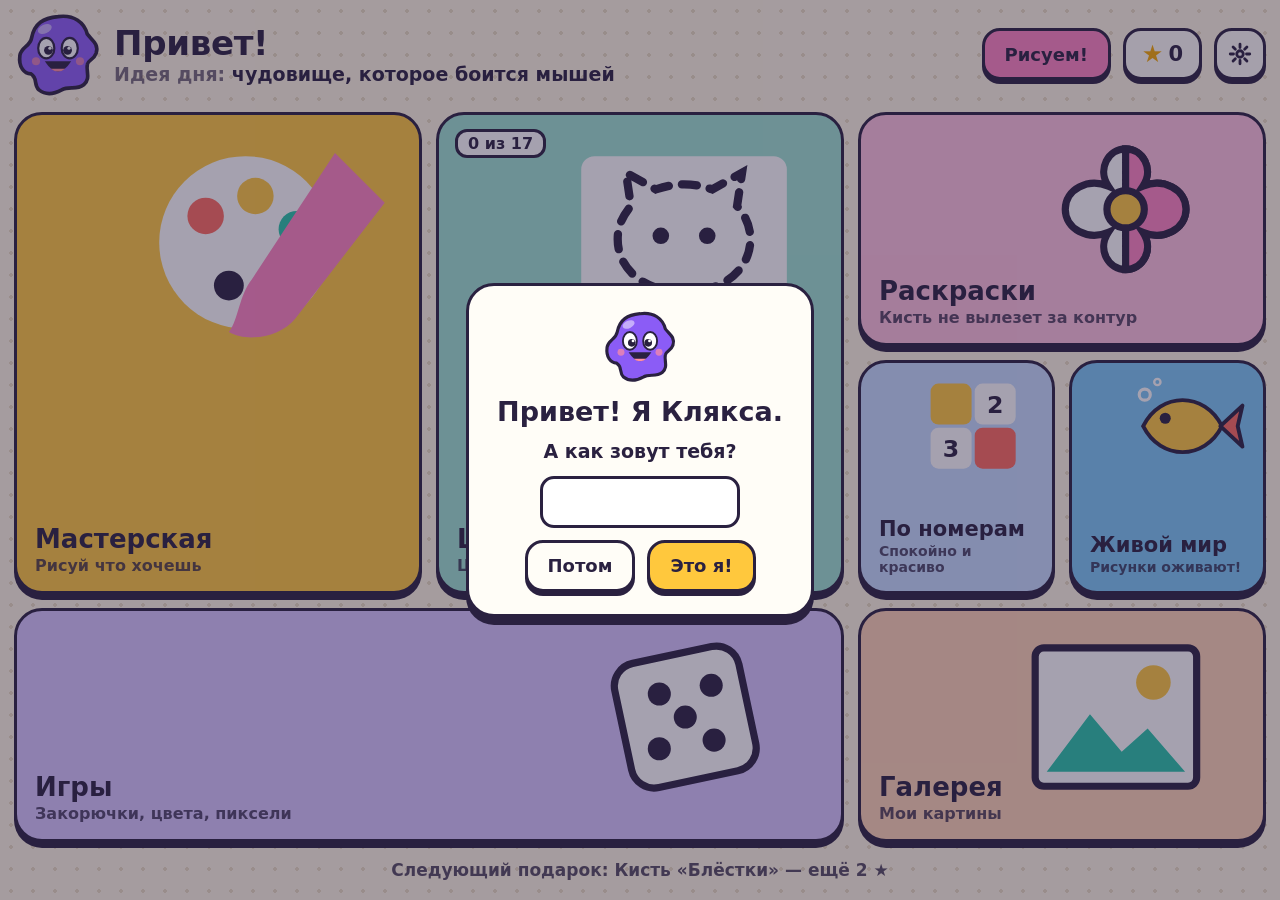
==== index.html @ 4cac78a5 "Add Klyaksa, a drawing and learning app for iPad Co-Authored-By: Claude Opus 5.5 <noreply@anthropic." ====
<!doctype html>
<html lang="ru">
<head>
<meta charset="utf-8">
<meta name="viewport" content="width=device-width,initial-scale=1,maximum-scale=1,user-scalable=no,viewport-fit=cover">
<meta name="apple-mobile-web-app-capable" content="yes">
<meta name="mobile-web-app-capable" content="yes">
<meta name="apple-mobile-web-app-status-bar-style" content="default">
<meta name="apple-mobile-web-app-title" content="Клякса">
<meta name="theme-color" content="#fff6e2">
<link rel="apple-touch-icon" href="icons/icon-180.png">
<link rel="icon" href="icons/icon-192.png">
<link rel="manifest" href="manifest.webmanifest">
<title>Клякса</title>
<link rel="stylesheet" href="css/app.css">
</head>
<body>
<div id="app"></div>
<script type="module" src="js/main.js"></script>
</body>
</html>
---- css/app.css ----
:root {
  --ink: #2a2140;
  --paper: #fff6e2;
  --card: #fffdf7;
  --sun: #ffc83d;
  --coral: #ff6b5e;
  --mint: #27c4a8;
  --sky: #4aa8ff;
  --grape: #8b5cf6;
  --pink: #ff85c0;
  --line: 3px solid var(--ink);
  --blob: #8b5cf6;
  --r: 22px;
  color-scheme: light;
}

* { box-sizing: border-box; -webkit-tap-highlight-color: transparent; }
html, body { height: 100%; margin: 0; overscroll-behavior: none; }
body {
  font-family: ui-rounded, "SF Pro Rounded", "Arial Rounded MT Bold", system-ui, sans-serif;
  font-weight: 650;
  color: var(--ink);
  background-color: var(--paper);
  background-image: radial-gradient(#e9dcc0 1.6px, transparent 1.7px);
  background-size: 22px 22px;
  -webkit-user-select: none;
  user-select: none;
  -webkit-touch-callout: none;
  touch-action: manipulation;
  overflow: hidden;
  position: fixed;
  inset: 0;
}
#app { position: absolute; inset: 0; }
a { color: inherit; text-decoration: none; }
h1, h2, h3, p { margin: 0; }
button, input, select { font: inherit; color: inherit; }
.hidden { display: none !important; }
.spacer { flex: 1; }
.row { display: flex; gap: 12px; align-items: center; justify-content: center; }
.row.wrap { flex-wrap: wrap; }
img { -webkit-user-drag: none; display: block; }

.screen {
  position: absolute;
  inset: 0;
  display: flex;
  flex-direction: column;
  padding: max(10px, env(safe-area-inset-top)) max(14px, env(safe-area-inset-right)) max(10px, env(safe-area-inset-bottom)) max(14px, env(safe-area-inset-left));
  gap: 10px;
}
.screen.scroll { overflow-y: auto; -webkit-overflow-scrolling: touch; display: block; }
.screen.scroll > * + * { margin-top: 14px; }

/* Buttons feel like pressable stickers */
.btn {
  display: inline-flex;
  align-items: center;
  justify-content: center;
  gap: 6px;
  min-height: 52px;
  padding: 0 20px;
  border: var(--line);
  border-radius: 18px;
  background: var(--card);
  box-shadow: 0 4px 0 var(--ink);
  font-weight: 800;
  font-size: 18px;
  cursor: pointer;
  transition: transform .06s, box-shadow .06s;
  white-space: nowrap;
}
.btn:active { transform: translateY(3px); box-shadow: 0 1px 0 var(--ink); }
.btn:disabled { opacity: .38; }
.btn.primary { background: var(--sun); }
.btn.accent { background: var(--pink); }
.btn.ghost { background: var(--card); }
.btn.right { background: #8fe388; }
.btn.tool.on { background: var(--mint); color: #fff; }
.btn.icon { width: 52px; padding: 0; flex: none; }
.btn.icon.on { background: var(--mint); color: #fff; }
.ico { display: inline-flex; }

.topbar { display: flex; align-items: center; gap: 8px; flex: none; min-height: 58px; flex-wrap: nowrap; }
.topbar h1 { font-size: 22px; font-weight: 850; margin-left: 6px; overflow: hidden; text-overflow: ellipsis; white-space: nowrap; min-width: 0; }

.star-badge {
  display: inline-flex; align-items: center; gap: 5px;
  height: 52px; padding: 0 16px; font-size: 21px; font-weight: 850;
  background: var(--card); border: var(--line); border-radius: 18px; box-shadow: 0 4px 0 var(--ink); flex: none;
}
.star { color: #f5a800; font-size: 24px; }

/* Mascot */
.mascot { width: 76px; height: 76px; flex: none; animation: bob 2.6s ease-in-out infinite; }
.mascot svg { width: 100%; height: 100%; display: block; overflow: visible; }
.mascot .blob { fill: var(--blob); }
.mascot .eyes { transform-origin: 60px 54px; animation: blink 4.4s infinite; }
@keyframes bob { 50% { transform: translateY(-5px) rotate(-2deg); } }
@keyframes blink { 0%, 94%, 100% { transform: scaleY(1); } 97% { transform: scaleY(.08); } }

.speaker { display: flex; align-items: center; gap: 8px; min-width: 0; flex: 1 1 auto; }
.speaker .mascot { width: 60px; height: 60px; }
.bubble {
  position: relative; background: var(--card); border: var(--line); border-radius: 18px;
  padding: 10px 14px; font-size: 18px; line-height: 1.25; min-width: 0;
}
.bubble::before {
  content: ''; position: absolute; left: -11px; top: 50%; margin-top: -9px; width: 16px; height: 16px;
  background: var(--card); border-left: var(--line); border-bottom: var(--line); transform: rotate(45deg);
}
.bubble.pop-in { animation: pop .25s; }
@keyframes pop { 0% { transform: scale(.9); } 60% { transform: scale(1.03); } }

/* Home */
.home-top { display: flex; align-items: center; gap: 12px; }
.mascot-wrap .mascot { width: 88px; height: 88px; }
.hello { flex: 1; min-width: 0; }
.hello h1 { font-size: 34px; font-weight: 900; letter-spacing: -.3px; }
.hello p { font-size: 19px; }
.hello p span { opacity: .65; }
.tiles {
  display: grid; gap: 14px;
  grid-template-columns: repeat(6, 1fr);
  grid-auto-rows: minmax(158px, 1fr);
  grid-template-areas:
    "st st sc sc co co"
    "st st sc sc nu wo"
    "ga ga ga ga wa wa";
  height: calc(100% - 150px);
  min-height: 520px;
}
.tile {
  position: relative; display: flex; flex-direction: column; justify-content: flex-end; overflow: hidden;
  border: var(--line); border-radius: 28px; box-shadow: 0 6px 0 var(--ink); padding: 16px 18px;
  transition: transform .08s, box-shadow .08s;
}
.tile:active { transform: translateY(4px); box-shadow: 0 2px 0 var(--ink); }
.tile-art { position: absolute; top: 8px; right: 8px; width: 58%; max-width: 230px; }
.tile-art svg { width: 100%; display: block; overflow: visible; }
.tile-text { position: relative; display: flex; flex-direction: column; }
.tile b { font-size: 26px; font-weight: 900; line-height: 1.05; }
.tile small { font-size: 16px; opacity: .78; margin-top: 3px; }
.t-studio { grid-area: st; background: var(--sun); }
.t-studio .tile-art, .t-school .tile-art { width: 66%; max-width: 330px; top: 18px; right: 18px; }
.t-school { grid-area: sc; background: #9fe3d2; }
.t-coloring { grid-area: co; background: #ffc2dd; }
.t-num { grid-area: nu; background: #c7dcff; }
.t-world { grid-area: wo; background: #7cc8f5; }
.t-games { grid-area: ga; background: #d7c6ff; }
.t-gallery { grid-area: wa; background: #ffd3b5; }
.t-num .tile-art, .t-world .tile-art { width: 66%; }
.t-num b, .t-world b { font-size: 21px; }
.t-num small, .t-world small { font-size: 14px; }
.t-games .tile-art, .t-gallery .tile-art { width: auto; height: 86%; right: 18px; }
.t-games .tile-art svg, .t-gallery .tile-art svg { height: 100%; width: auto; }
.tile-prog { position: absolute; top: 14px; left: 16px; font-style: normal; background: #fff; border: var(--line); border-radius: 12px; padding: 2px 10px; font-size: 16px; }
.next-gift { display: block; text-align: center; font-size: 17px; opacity: .8; padding: 4px; }

/* Drawing stage */
.stage-host { flex: 1; position: relative; min-width: 0; min-height: 0; }
.stage { position: relative; overflow: hidden; touch-action: none; border-radius: 16px; }
.sheet { position: absolute; left: 0; top: 0; transform-origin: 0 0; isolation: isolate; box-shadow: 0 0 0 4px var(--ink); background: #fff; }
.sheet canvas { position: absolute; left: 0; top: 0; display: block; }
.paper { z-index: 0; }
.overlay { position: absolute; inset: 0; pointer-events: none; }
.overlay.under { z-index: 1; }
.overlay.over { z-index: 50; }
.sticker-ghost { position: absolute; left: 0; top: 0; font-family: "Apple Color Emoji", serif; }
.sym-guide { position: absolute; inset: 0; width: 100%; height: 100%; }
.sym-guide line { stroke: var(--sky); stroke-width: 3; stroke-dasharray: 14 14; opacity: .75; }

.studio-main { flex: 1; display: flex; gap: 10px; min-height: 0; }
.rail {
  width: 106px; flex: none; display: flex; flex-direction: column; gap: 6px;
  overflow-y: auto; -webkit-overflow-scrolling: touch; padding: 2px; scrollbar-width: none;
}
.rail::-webkit-scrollbar { display: none; }
.brush {
  position: relative; flex: none; background: var(--card); border: var(--line); border-radius: 14px;
  padding: 2px 2px 3px; display: flex; flex-direction: column; align-items: center; cursor: pointer;
}
.brush canvas { width: 92px; height: 50px; }
.brush span { font-size: 13px; font-weight: 800; line-height: 1; }
.brush.on { background: var(--sun); transform: translateX(3px); }
.brush.locked canvas { opacity: .28; }
.brush.locked span { opacity: .55; }
.lock { position: absolute; top: 12px; font-style: normal; font-size: 22px; color: #f5a800; text-shadow: 0 0 0 var(--ink); }

.tools-foot { display: flex; align-items: center; gap: 12px; flex: none; }
.tools-foot.col { flex-direction: column; align-items: stretch; gap: 8px; }
.row-tools { display: flex; align-items: center; gap: 10px; flex-wrap: wrap; }
.row-tools .size { flex: 1; min-width: 150px; }
.size { display: flex; align-items: center; gap: 8px; width: 210px; flex: none; }
.dotbox { width: 40px; height: 40px; display: grid; place-items: center; flex: none; }
.dot { display: block; border-radius: 50%; border: 2px solid var(--ink); }
input[type=range] {
  -webkit-appearance: none; appearance: none; width: 100%; height: 12px; border-radius: 8px;
  background: #eadfc9; border: 2px solid var(--ink); touch-action: none;
}
input[type=range]::-webkit-slider-thumb {
  -webkit-appearance: none; width: 32px; height: 32px; border-radius: 50%; background: var(--sun); border: var(--line);
}
.palette { display: flex; flex: 1; gap: 5px; flex-wrap: wrap; min-width: 0; }
.swatch {
  width: 38px; height: 38px; border-radius: 50%; border: var(--line); padding: 0; cursor: pointer; flex: none; position: relative; overflow: hidden;
}
.swatch.on { outline: 4px solid var(--ink); outline-offset: 2px; transform: scale(.82); }
.swatch.any { background: conic-gradient(red, orange, yellow, lime, cyan, blue, magenta, red); }
.swatch.any input { position: absolute; inset: -6px; opacity: 0; width: 200%; height: 200%; }

/* Popovers & modals */
.pop { position: fixed; z-index: 300; background: var(--card); border: var(--line); border-radius: 20px; box-shadow: 0 6px 0 var(--ink); padding: 12px; max-width: min(560px, 94vw); }
.pop-list { display: flex; flex-direction: column; gap: 6px; min-width: 190px; }
.pop-list.wide { min-width: 330px; }
.pick { min-height: 48px; border: 2px solid var(--ink); border-radius: 14px; background: #fff; padding: 0 16px; font-weight: 800; }
.pick.on { background: var(--sun); }
.paper-grid { display: grid; grid-template-columns: repeat(4, 96px); gap: 8px; }
.paper-chip { height: 70px; border: var(--line); border-radius: 12px; font-size: 13px; font-weight: 800; }
.paper-chip.on { outline: 3px solid var(--mint); outline-offset: 2px; }
.layer-row { display: flex; align-items: center; gap: 8px; border-radius: 14px; padding: 4px; }
.layer-row.on { background: #ffe9ae; }
.layer-pick { flex: 1; display: flex; align-items: center; gap: 10px; border: 0; background: none; font-size: 17px; }
.layer-pick canvas { width: 72px; height: 54px; background: #fff; border: 2px solid var(--ink); border-radius: 8px; }
.pop-stickers { width: min(520px, 90vw); }
.sticker-grid { display: grid; grid-template-columns: repeat(auto-fill, 58px); gap: 4px; margin-top: 8px; max-height: 310px; overflow-y: auto; }
.sticker { font-size: 40px; height: 58px; background: none; border: 0; font-family: "Apple Color Emoji", serif; }

.tabs { display: flex; gap: 8px; }
.tabs.small { gap: 5px; flex-wrap: wrap; }
.tab {
  min-height: 50px; display: inline-flex; align-items: center; padding: 0 18px; font-size: 18px; font-weight: 800;
  background: var(--card); border: var(--line); border-radius: 16px;
}
.tabs.small .tab { min-height: 42px; padding: 0 12px; font-size: 15px; border-width: 2px; border-radius: 12px; }
.tab.on { background: var(--sun); }
.tab.dim { opacity: .45; }
.kinds { flex: none; }

.modal-back { position: fixed; inset: 0; background: rgba(42, 33, 64, .42); display: grid; place-items: center; z-index: 400; padding: 16px; }
.modal {
  background: var(--card); border: var(--line); border-radius: 28px; box-shadow: 0 8px 0 var(--ink);
  padding: 22px 28px; max-width: 460px; text-align: center; display: flex; flex-direction: column; align-items: center; gap: 12px;
  animation: pop .25s;
}
.modal.big { max-width: 540px; }
.modal h2 { font-size: 27px; font-weight: 900; }
.modal p { font-size: 19px; line-height: 1.3; }
.stars-row { display: flex; gap: 6px; }
.big-star { font-size: 62px; line-height: 1; color: #e6dcc6; }
.big-star.on { color: #f5a800; -webkit-text-stroke: 3px var(--ink); animation: star .5s backwards; }
@keyframes star { 0% { transform: scale(0) rotate(-40deg); } 70% { transform: scale(1.25); } }
.unlock { background: #ffe9ae; border: var(--line); border-radius: 14px; padding: 8px 16px; font-size: 18px; }
.toast {
  position: fixed; bottom: 96px; left: 50%; transform: translateX(-50%); z-index: 500; background: var(--ink); color: #fff;
  padding: 12px 20px; border-radius: 16px; font-size: 17px; max-width: 86vw; text-align: center; pointer-events: none;
}
.confetti { position: fixed; inset: 0; pointer-events: none; z-index: 450; }

/* School */
.chapter { background: var(--card); border: var(--line); border-radius: 26px; padding: 16px 18px; border-top: 14px solid var(--ch); }
.chapter-head { display: flex; gap: 12px; align-items: center; margin-bottom: 12px; }
.chapter-head h2 { font-size: 25px; font-weight: 900; }
.chapter-head p { font-size: 16px; opacity: .78; }
.chapter-n { width: 48px; height: 48px; border-radius: 50%; background: var(--ch); border: var(--line); display: grid; place-items: center; font-size: 24px; font-weight: 900; flex: none; }
.lesson-grid { display: grid; grid-template-columns: repeat(auto-fill, minmax(170px, 1fr)); gap: 12px; }
.lesson-card { position: relative; background: #fff; border: var(--line); border-radius: 18px; padding: 8px; display: flex; flex-direction: column; align-items: center; gap: 2px; box-shadow: 0 4px 0 var(--ink); }
.lesson-card.next { background: #fff3cc; }
.art { width: 100%; display: block; }
.art path, .ref-art path { stroke: var(--ink); }
.lesson-card b { font-size: 18px; }
.mini-stars { font-size: 14px; color: #d89000; }
.tag { position: absolute; top: -10px; right: -6px; font-style: normal; background: var(--coral); color: #fff; border: var(--line); border-radius: 12px; padding: 1px 10px; font-size: 15px; transform: rotate(5deg); }

.intro-body { display: flex; gap: 20px; align-items: stretch; flex-wrap: wrap; }
.intro-art { flex: 1 1 380px; background: #fff; border: var(--line); border-radius: 24px; padding: 14px; }
.mode-list { flex: 1 1 340px; display: flex; flex-direction: column; gap: 12px; }
.lead { font-size: 20px; line-height: 1.3; }
.mode-card { display: flex; align-items: center; gap: 12px; background: var(--card); border: var(--line); border-radius: 20px; box-shadow: 0 5px 0 var(--ink); padding: 12px 16px; }
.mode-card b { display: block; font-size: 24px; font-weight: 900; }
.mode-card small { font-size: 16px; opacity: .75; }
.mode-card > div { flex: 1; }
.mode-n { width: 50px; height: 50px; display: grid; place-items: center; border-radius: 50%; border: var(--line); font-size: 24px; font-weight: 900; }
.m0 .mode-n { background: #a7ecc0; }
.m1 .mode-n { background: var(--sun); }
.m2 .mode-n { background: var(--pink); }
.mode-stars { font-size: 24px; color: #f5a800; letter-spacing: 1px; }

.lesson-body { flex: 1; display: flex; gap: 10px; min-height: 0; }
.ref-card { flex: 0 0 34%; background: #fff; border: var(--line); border-radius: 20px; padding: 10px; position: relative; display: flex; align-items: center; justify-content: center; }
.ref-art { width: 100%; display: block; }
.ref-hidden { font-size: 24px; font-weight: 900; opacity: .4; }
.count { position: absolute; top: 8px; right: 8px; width: 56px; height: 56px; background: var(--coral); color: #fff; border: var(--line); border-radius: 50%; display: grid; place-items: center; font-size: 28px; font-weight: 900; }
.guide { position: absolute; inset: 0; width: 100%; height: 100%; }
.guide path, .ref-art path { fill: none; stroke-width: 9; stroke-linecap: round; stroke-linejoin: round; }
.guide .g-old { stroke: #dcd6e6; }
.guide .g-cur { stroke: #7fb8ff; stroke-width: 12; }
.ref-art .g-old { stroke: #b3acc4; }
.ref-art .g-cur { stroke: #e0483a; stroke-width: 12; }
.guide .g-solid { stroke: var(--ink); }
.g-axis { stroke: var(--coral); stroke-width: 5; stroke-dasharray: 14 12; }
.step-dots { display: flex; gap: 6px; align-items: center; }
.step-dots i { width: 16px; height: 16px; border-radius: 50%; border: 2px solid var(--ink); background: #fff; }
.step-dots i.on { background: var(--sun); transform: scale(1.3); }
.step-dots i.done { background: var(--mint); }
.lesson-foot { display: flex; align-items: center; gap: 8px; flex: none; }
.lesson-colors { display: flex; flex-direction: column; gap: 6px; flex: none; }

/* Coloring hub */
.hub .tabs { flex-wrap: wrap; }
.pages-grid { display: grid; grid-template-columns: repeat(auto-fill, minmax(220px, 1fr)); gap: 14px; padding-bottom: 20px; }
.page-card { position: relative; background: #fff; border: var(--line); border-radius: 20px; padding: 8px; box-shadow: 0 5px 0 var(--ink); display: flex; flex-direction: column; align-items: center; gap: 4px; text-align: center; }
.page-card canvas, .page-card img { width: 100%; height: auto; border-radius: 12px; }
.page-card b { font-size: 18px; }
.page-card small { font-size: 15px; opacity: .75; padding: 0 8px; }
.page-card.more { background: var(--sun); justify-content: center; min-height: 190px; font: inherit; color: inherit; cursor: pointer; }
.photo-card { background: #ffc2dd !important; }
.done-mark { position: absolute; top: 12px; right: 12px; background: var(--mint); color: #fff; width: 34px; height: 34px; border-radius: 50%; display: grid; place-items: center; font-style: normal; font-size: 20px; border: var(--line); }

.num-main { flex: 1; display: flex; min-height: 0; }
.num-palette { display: flex; gap: 8px; flex-wrap: wrap; justify-content: center; flex: none; }
.num-chip { width: 64px; height: 64px; border-radius: 18px; border: var(--line); font-size: 25px; font-weight: 900; box-shadow: 0 4px 0 var(--ink); }
.num-chip.on { transform: translateY(-5px) scale(1.08); outline: 4px solid var(--ink); }
.num-chip.complete b { opacity: 0; }
.num-chip.complete::after { content: '✓'; position: absolute; }
.num-chip.complete { position: relative; display: grid; place-items: center; }
.layer.hi { mix-blend-mode: multiply; }
.layer-wrap { position: absolute; inset: 0; isolation: isolate; pointer-events: none; }

/* World */
.world-wrap { flex: 1; position: relative; min-height: 0; }
.world-box { position: absolute; inset: 0; border: var(--line); border-radius: 24px; overflow: hidden; touch-action: none; }
.world-canvas { width: 100%; height: 100%; display: block; }
.world-hint { position: absolute; left: 20px; bottom: 20px; max-width: 460px; pointer-events: none; }
.silhouette svg { width: 100%; height: 100%; display: block; }
.silhouette path { fill: #f3effa; stroke: #c9bfe0; stroke-width: 5; stroke-dasharray: 16 14; }
.overlay.under { transition: opacity .2s; }

/* Games */
.games-grid { display: grid; grid-template-columns: repeat(auto-fill, minmax(260px, 1fr)); gap: 14px; }
.game-card { background: var(--c); border: var(--line); border-radius: 24px; box-shadow: 0 6px 0 var(--ink); padding: 18px; min-height: 190px; display: flex; flex-direction: column; justify-content: flex-end; position: relative; overflow: hidden; }
.game-card b { font-size: 25px; font-weight: 900; line-height: 1.05; position: relative; }
.game-card small { font-size: 16px; opacity: .85; position: relative; }
.game-art { position: absolute; right: 8px; top: 6px; width: 110px; }
.game-art svg { width: 100%; display: block; fill: none; stroke: var(--ink); stroke-width: 6; stroke-linecap: round; stroke-linejoin: round; overflow: visible; }
.pix-card { align-items: center; }
.pix-card canvas { width: 100px; height: 100px; image-rendering: pixelated; margin-bottom: 4px; }

.dice-body { display: flex; flex-direction: column; align-items: center; gap: 16px; padding-top: 16px; }
.dice-body h2 { font-size: 30px; font-weight: 900; }
.reels { display: flex; gap: 12px; flex-wrap: wrap; justify-content: center; }
.reel { width: 260px; height: 130px; display: grid; place-items: center; text-align: center; padding: 10px; background: #fff; border: var(--line); border-radius: 22px; box-shadow: 0 5px 0 var(--ink); font-size: 26px; font-weight: 900; }
.reel:nth-child(2) { background: #ffe9ae; }
.reel:nth-child(3) { background: #cdeeff; }

.lab-body { display: flex; flex-direction: column; align-items: center; gap: 16px; }
.lab-body h2 { font-size: 30px; font-weight: 900; }
.lab-row { display: flex; align-items: center; gap: 22px; }
figure { margin: 0; text-align: center; font-size: 18px; }
.lab-circle { width: 200px; height: 200px; border-radius: 50%; border: 5px solid var(--ink); }
.lab-circle.plop { animation: plop .25s; }
@keyframes plop { 40% { transform: scale(1.06, .94); } }
.lab-match { width: 180px; text-align: center; font-size: 30px; font-weight: 900; }
.lab-meter { height: 22px; background: #fff; border: var(--line); border-radius: 12px; overflow: hidden; }
.lab-meter i { display: block; height: 100%; background: var(--mint); transition: width .25s; }
.tubes-count { min-height: 24px; font-size: 18px; }
.tubes { display: flex; gap: 12px; flex-wrap: wrap; justify-content: center; }
.tube { background: var(--card); border: var(--line); border-radius: 18px; box-shadow: 0 4px 0 var(--ink); padding: 10px 14px; font-size: 17px; font-weight: 800; width: 118px; display: flex; flex-direction: column; align-items: center; gap: 6px; }
.tube:active { transform: translateY(3px); box-shadow: 0 1px 0 var(--ink); }
.tube i { display: block; width: 54px; height: 54px; border-radius: 50% 50% 50% 8px; background: var(--t); border: var(--line); transform: rotate(-45deg); }

.pix-body { display: flex; gap: 20px; justify-content: center; align-items: flex-start; flex-wrap: wrap; }
.pix-canvas { width: min(70vh, 92vw); height: min(70vh, 92vw); border: 4px solid var(--ink); border-radius: 10px; touch-action: none; image-rendering: pixelated; }
.pix-ref { background: #fff; border: var(--line); border-radius: 16px; padding: 8px; text-align: center; }
.pix-ref canvas { width: 220px; height: 220px; display: block; image-rendering: pixelated; }

.guess-body { display: flex; flex-direction: column; align-items: center; gap: 12px; }
.guess-top { display: flex; align-items: center; gap: 10px; }
.guess-top h2 { font-size: 26px; font-weight: 900; }
.guess-art { width: min(640px, 92vw); background: #fff; border: var(--line); border-radius: 24px; padding: 12px; }
.guess-opts { display: grid; grid-template-columns: repeat(4, minmax(150px, 1fr)); gap: 10px; }

/* Gallery */
.wall { display: grid; grid-template-columns: repeat(auto-fill, minmax(230px, 1fr)); gap: 24px 20px; padding: 12px 8px 24px; }
.frame { background: #fff; border: var(--line); border-radius: 8px; padding: 10px 10px 8px; box-shadow: 0 6px 0 var(--ink); transform: rotate(var(--r)); display: flex; flex-direction: column; gap: 6px; }
.frame img { width: 100%; border: 2px solid var(--ink); }
.frame span { text-align: center; font-size: 16px; overflow: hidden; text-overflow: ellipsis; white-space: nowrap; }
.empty { display: flex; flex-direction: column; align-items: center; gap: 14px; padding: 60px 0; font-size: 22px; }
.art-view .art-stage { flex: 1; min-height: 0; display: flex; align-items: center; justify-content: center; position: relative; }
.art-full { max-width: 100%; max-height: 100%; border: 4px solid var(--ink); border-radius: 8px; background: #fff; }
.art-actions { display: flex; gap: 10px; flex-wrap: wrap; justify-content: center; flex: none; }

/* Prizes & parents */
.prize-list { display: grid; grid-template-columns: repeat(auto-fill, minmax(280px, 1fr)); gap: 12px; }
.prize { display: flex; align-items: center; gap: 10px; background: var(--card); border: var(--line); border-radius: 18px; padding: 12px; opacity: .72; }
.prize.open { background: #d5f6e1; opacity: 1; }
.prize b { flex: 1; font-size: 18px; }
.prize small { font-size: 14px; }
.prize-at { width: 58px; height: 58px; display: grid; place-items: center; border-radius: 50%; border: var(--line); background: var(--sun); font-weight: 900; font-size: 17px; flex: none; }
.note { text-align: center; opacity: .7; font-size: 17px; }

.gate { display: flex; flex-direction: column; gap: 14px; align-items: center; padding-top: 70px; }
.gate h2 { font-size: 26px; }
.gate-input, .field { min-height: 52px; font-size: 22px; border: var(--line); border-radius: 14px; padding: 0 14px; background: #fff; width: 200px; -webkit-user-select: text; user-select: text; }
.parents-body { display: flex; flex-direction: column; gap: 14px; max-width: 700px; margin: 0 auto; }
.parents-body section { background: var(--card); border: var(--line); border-radius: 20px; padding: 16px 20px; }
.parents-body h3 { font-size: 22px; font-weight: 900; margin-bottom: 8px; }
.parents-body p, .parents-body li { font-size: 18px; line-height: 1.35; }
.parents-body ol { margin: 0; padding-left: 22px; }
.set { display: flex; align-items: center; justify-content: space-between; gap: 12px; min-height: 56px; font-size: 19px; }
.set input[type=checkbox] { width: 30px; height: 30px; accent-color: var(--mint); }

/* Portrait iPad */
@media (orientation: portrait) {
  .tiles {
    grid-template-columns: repeat(4, 1fr);
    grid-template-areas:
      "st st sc sc"
      "st st sc sc"
      "co co nu wo"
      "ga ga wa wa";
    height: calc(100% - 170px);
  }
  .lesson-body { flex-direction: column; }
  .ref-card { flex: 0 0 28%; }
  .ref-art { width: auto; height: 100%; max-width: 100%; }
  .swatch { width: 34px; height: 34px; }
  .topbar h1 { font-size: 19px; }
  .lesson-body .rail { flex-direction: row; width: 100%; overflow-x: auto; }
  .pix-ref canvas { width: 120px; height: 120px; }
  .pix-canvas { width: min(58vh, 92vw); height: min(58vh, 92vw); }
}
@media (max-width: 900px) {
  .size { width: 150px; }
  .topbar .btn:not(.icon) { padding: 0 12px; font-size: 16px; }
  .btn.icon { width: 46px; }
}
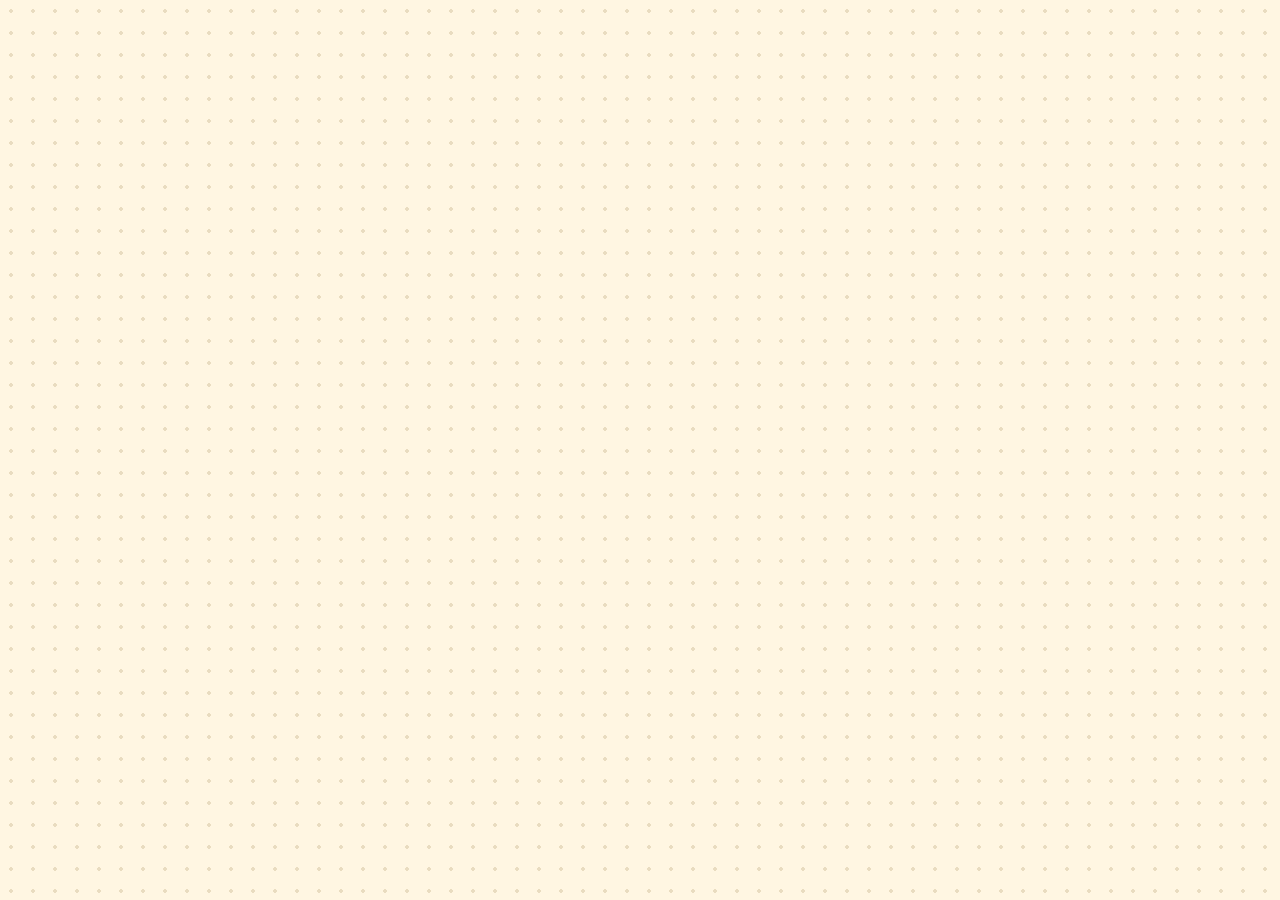
==== commit 1ff6e68d: "Add shapes, arithmetic coloring, 16x16 pixels and a frame for new games Harder variants of the exist" ====
--- a/index.html
+++ b/index.html
@@ -13,6 +13,15 @@
 <link rel="manifest" href="manifest.webmanifest">
 <title>Клякса</title>
 <link rel="stylesheet" href="css/app.css">
+<link rel="stylesheet" href="css/play/pairs.css">
+<link rel="stylesheet" href="css/play/puzzle.css">
+<link rel="stylesheet" href="css/play/diff.css">
+<link rel="stylesheet" href="css/play/dots.css">
+<link rel="stylesheet" href="css/play/dictation.css">
+<link rel="stylesheet" href="css/play/oneline.css">
+<link rel="stylesheet" href="css/play/shades.css">
+<link rel="stylesheet" href="css/play/patterns.css">
+<link rel="stylesheet" href="css/play/anim.css">
 </head>
 <body>
 <div id="app"></div>
--- a/css/app.css
+++ b/css/app.css
@@ -318,8 +318,8 @@
 .done-mark { position: absolute; top: 12px; right: 12px; background: var(--mint); color: #fff; width: 34px; height: 34px; border-radius: 50%; display: grid; place-items: center; font-style: normal; font-size: 20px; border: var(--line); }
 
 .num-main { flex: 1; display: flex; min-height: 0; }
-.num-palette { display: flex; gap: 8px; flex-wrap: wrap; justify-content: center; flex: none; }
-.num-chip { width: 64px; height: 64px; border-radius: 18px; border: var(--line); font-size: 25px; font-weight: 900; box-shadow: 0 4px 0 var(--ink); }
+.num-palette { display: flex; gap: 6px; flex-wrap: wrap; justify-content: center; flex: none; }
+.num-chip { width: 58px; height: 58px; border-radius: 16px; border: var(--line); font-size: 23px; font-weight: 900; box-shadow: 0 4px 0 var(--ink); }
 .num-chip.on { transform: translateY(-5px) scale(1.08); outline: 4px solid var(--ink); }
 .num-chip.complete b { opacity: 0; }
 .num-chip.complete::after { content: '✓'; position: absolute; }
@@ -343,7 +343,9 @@
 .game-card small { font-size: 16px; opacity: .85; position: relative; }
 .game-art { position: absolute; right: 8px; top: 6px; width: 110px; }
 .game-art svg { width: 100%; display: block; fill: none; stroke: var(--ink); stroke-width: 6; stroke-linecap: round; stroke-linejoin: round; overflow: visible; }
-.pix-card { align-items: center; }
+.pix-card { align-items: center; text-align: center; }
+.pix-count { font-style: normal; font-size: 12px; margin-left: 6px; padding: 1px 6px; border-radius: 8px; background: #efe6d2; }
+.pix-count.full { background: var(--mint); color: #fff; }
 .pix-card canvas { width: 100px; height: 100px; image-rendering: pixelated; margin-bottom: 4px; }
 
 .dice-body { display: flex; flex-direction: column; align-items: center; gap: 16px; padding-top: 16px; }
@@ -435,3 +437,26 @@
   .topbar .btn:not(.icon) { padding: 0 12px; font-size: 16px; }
   .btn.icon { width: 46px; }
 }
+
+/* Level lists of the newer games */
+.level-grid { display: grid; grid-template-columns: repeat(auto-fill, minmax(158px, 1fr)); gap: 12px; padding-bottom: 20px; }
+.level-card {
+  position: relative; display: flex; flex-direction: column; align-items: center; justify-content: flex-end; gap: 2px; text-align: center;
+  min-height: 150px; padding: 12px 8px 10px; background: var(--card); border: var(--line); border-radius: 20px; box-shadow: 0 5px 0 var(--ink);
+  font: inherit; color: inherit; cursor: pointer;
+}
+.level-card:active { transform: translateY(3px); box-shadow: 0 2px 0 var(--ink); }
+.level-card.done { background: #e2f8ea; }
+.level-card.locked { background: #efe9dc; opacity: .7; }
+.level-card b { font-size: 17px; line-height: 1.1; }
+.level-card small { font-size: 13px; opacity: .75; }
+.level-n { position: absolute; top: 8px; left: 8px; min-width: 34px; height: 34px; padding: 0 6px; display: grid; place-items: center; border: var(--line); border-radius: 50%; background: var(--sun); font-weight: 900; font-size: 16px; }
+.level-thumb { display: block; margin-bottom: 4px; }
+.level-thumb > * { display: block; max-width: 110px; max-height: 84px; }
+.level-stars { font-size: 20px; color: #f5a800; letter-spacing: 1px; }
+.level-lock { opacity: .6; }
+.levels .speaker { margin-bottom: 4px; }
+.tag.fresh { top: 10px; left: 10px; right: auto; transform: rotate(-4deg); font-size: 13px; z-index: 1; }
+.game-card .game-art { z-index: 0; }
+.pix-sizes .tab { min-height: 44px; font-size: 16px; }
+.shape-ghost { position: absolute; inset: 0; width: 100%; height: 100%; }
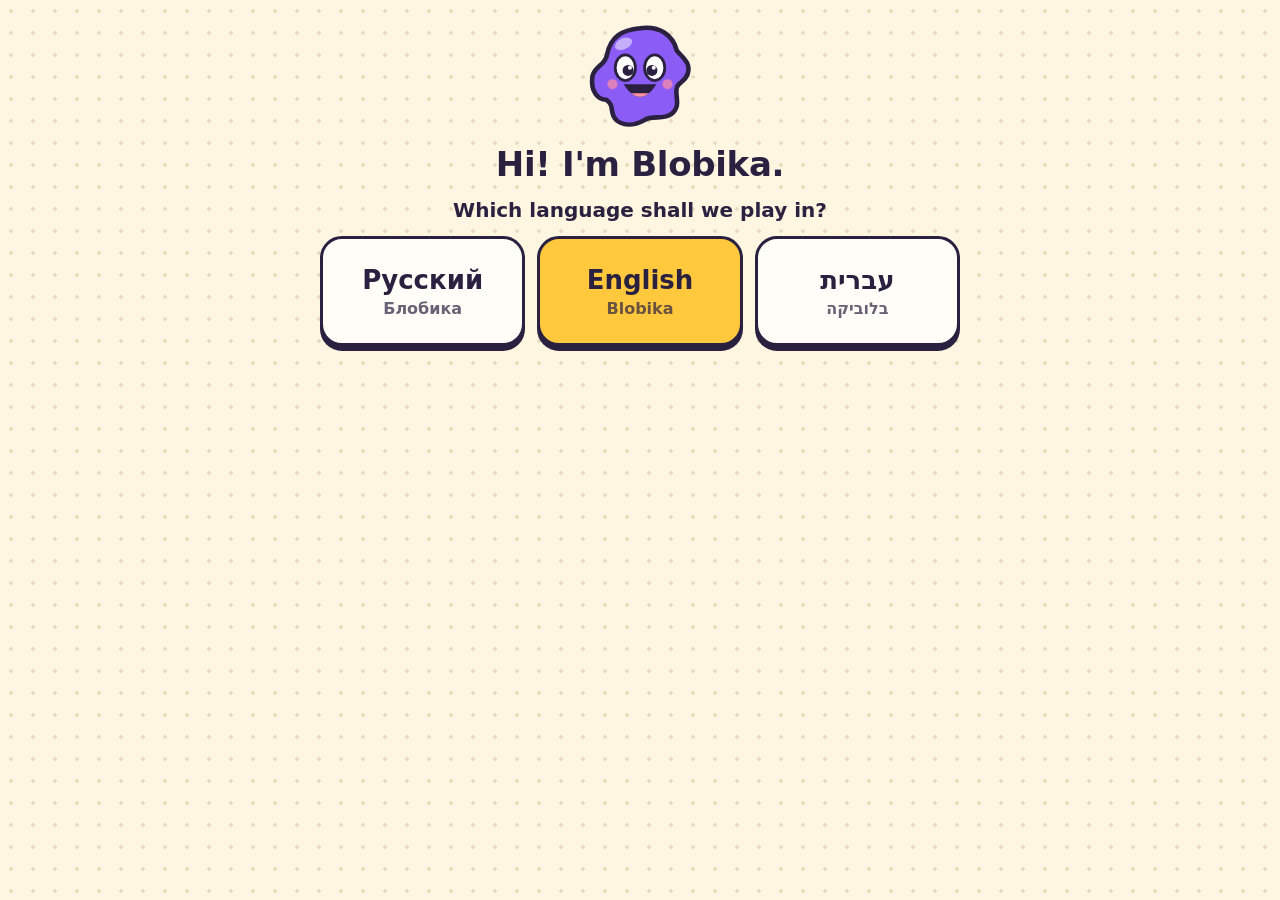
==== commit ca9ae167: "Rename the app to Blobika and send blobika.app to blobika.com Блобика in Russian, Blobika in English" ====
--- a/index.html
+++ b/index.html
@@ -2,16 +2,21 @@
 <html lang="ru">
 <head>
 <meta charset="utf-8">
+<script>
+// One home address, so progress saved in the browser is never split between
+// blobika.app and blobika.com.
+if (/^(www\.)?blobika\.app$|^www\.blobika\.com$/.test(location.hostname)) location.replace('https://blobika.com/' + location.search + location.hash);
+</script>
 <meta name="viewport" content="width=device-width,initial-scale=1,maximum-scale=1,user-scalable=no,viewport-fit=cover">
 <meta name="apple-mobile-web-app-capable" content="yes">
 <meta name="mobile-web-app-capable" content="yes">
 <meta name="apple-mobile-web-app-status-bar-style" content="default">
-<meta name="apple-mobile-web-app-title" content="Клякса">
+<meta name="apple-mobile-web-app-title" content="Blobika">
 <meta name="theme-color" content="#fff6e2">
 <link rel="apple-touch-icon" href="icons/icon-180.png">
 <link rel="icon" href="icons/icon-192.png">
 <link rel="manifest" href="manifest.webmanifest">
-<title>Клякса</title>
+<title>Blobika</title>
 <link rel="stylesheet" href="css/app.css">
 <link rel="stylesheet" href="css/play/pairs.css">
 <link rel="stylesheet" href="css/play/puzzle.css">
--- a/css/app.css
+++ b/css/app.css
@@ -80,9 +80,11 @@
 .btn.icon { width: 52px; padding: 0; flex: none; }
 .btn.icon.on { background: var(--mint); color: #fff; }
 .ico { display: inline-flex; }
+/* Arrows that mean "back" point towards the start of the line, which is on the right in Hebrew. */
+[dir=rtl] .ico-back svg { transform: scaleX(-1); }
 
 .topbar { display: flex; align-items: center; gap: 8px; flex: none; min-height: 58px; flex-wrap: nowrap; }
-.topbar h1 { font-size: 22px; font-weight: 850; margin-left: 6px; overflow: hidden; text-overflow: ellipsis; white-space: nowrap; min-width: 0; }
+.topbar h1 { font-size: 22px; font-weight: 850; margin-inline-start: 6px; overflow: hidden; text-overflow: ellipsis; white-space: nowrap; min-width: 0; }
 
 .star-badge {
   display: inline-flex; align-items: center; gap: 5px;
@@ -106,9 +108,11 @@
   padding: 10px 14px; font-size: 18px; line-height: 1.25; min-width: 0;
 }
 .bubble::before {
-  content: ''; position: absolute; left: -11px; top: 50%; margin-top: -9px; width: 16px; height: 16px;
+  content: ''; position: absolute; inset-inline-start: -11px; top: 50%; margin-top: -9px; width: 16px; height: 16px;
   background: var(--card); border-left: var(--line); border-bottom: var(--line); transform: rotate(45deg);
 }
+/* In Hebrew the mascot stands on the right, so the pointer turns to face it. */
+[dir=rtl] .bubble::before { border: 0; border-right: var(--line); border-top: var(--line); }
 .bubble.pop-in { animation: pop .25s; }
 @keyframes pop { 0% { transform: scale(.9); } 60% { transform: scale(1.03); } }
 
@@ -126,7 +130,7 @@
   grid-template-areas:
     "st st sc sc co co"
     "st st sc sc nu wo"
-    "ga ga ga ga wa wa";
+    "ga ga ra ra wa wa";
   height: calc(100% - 150px);
   min-height: 520px;
 }
@@ -136,30 +140,36 @@
   transition: transform .08s, box-shadow .08s;
 }
 .tile:active { transform: translateY(4px); box-shadow: 0 2px 0 var(--ink); }
-.tile-art { position: absolute; top: 8px; right: 8px; width: 58%; max-width: 230px; }
+.tile-art { position: absolute; top: 8px; inset-inline-end: 8px; width: 58%; max-width: 230px; }
 .tile-art svg { width: 100%; display: block; overflow: visible; }
 .tile-text { position: relative; display: flex; flex-direction: column; }
 .tile b { font-size: 26px; font-weight: 900; line-height: 1.05; }
 .tile small { font-size: 16px; opacity: .78; margin-top: 3px; }
 .t-studio { grid-area: st; background: var(--sun); }
-.t-studio .tile-art, .t-school .tile-art { width: 66%; max-width: 330px; top: 18px; right: 18px; }
+.t-studio .tile-art, .t-school .tile-art { width: 66%; max-width: 330px; top: 18px; inset-inline-end: 18px; }
 .t-school { grid-area: sc; background: #9fe3d2; }
 .t-coloring { grid-area: co; background: #ffc2dd; }
 .t-num { grid-area: nu; background: #c7dcff; }
 .t-world { grid-area: wo; background: #7cc8f5; }
 .t-games { grid-area: ga; background: #d7c6ff; }
 .t-gallery { grid-area: wa; background: #ffd3b5; }
+.t-rating { grid-area: ra; background: #ffe58f; }
 .t-num .tile-art, .t-world .tile-art { width: 66%; }
 .t-num b, .t-world b { font-size: 21px; }
 .t-num small, .t-world small { font-size: 14px; }
-.t-games .tile-art, .t-gallery .tile-art { width: auto; height: 86%; right: 18px; }
-.t-games .tile-art svg, .t-gallery .tile-art svg { height: 100%; width: auto; }
-.tile-prog { position: absolute; top: 14px; left: 16px; font-style: normal; background: #fff; border: var(--line); border-radius: 12px; padding: 2px 10px; font-size: 16px; }
+.t-games .tile-art, .t-gallery .tile-art, .t-rating .tile-art { width: auto; height: 86%; inset-inline-end: 18px; }
+.t-games .tile-art svg, .t-gallery .tile-art svg, .t-rating .tile-art svg { height: 100%; width: auto; }
+/* "Leaderboard", "Colouring Pages" and their Hebrew names are longer than the Russian ones: smaller pictures leave them room. */
+@media (orientation: landscape) {
+  :root:not([lang=ru]) .t-rating .tile-art { height: 58%; }
+  :root:not([lang=ru]) .t-coloring .tile-art { width: 50%; }
+}
+.tile-prog { position: absolute; top: 14px; inset-inline-start: 16px; font-style: normal; background: #fff; border: var(--line); border-radius: 12px; padding: 2px 10px; font-size: 16px; }
 .next-gift { display: block; text-align: center; font-size: 17px; opacity: .8; padding: 4px; }
 
 /* Drawing stage */
 .stage-host { flex: 1; position: relative; min-width: 0; min-height: 0; }
-.stage { position: relative; overflow: hidden; touch-action: none; border-radius: 16px; }
+.stage { position: relative; overflow: hidden; touch-action: none; border-radius: 16px; direction: ltr; }
 .sheet { position: absolute; left: 0; top: 0; transform-origin: 0 0; isolation: isolate; box-shadow: 0 0 0 4px var(--ink); background: #fff; }
 .sheet canvas { position: absolute; left: 0; top: 0; display: block; }
 .paper { z-index: 0; }
@@ -167,10 +177,12 @@
 .overlay.under { z-index: 1; }
 .overlay.over { z-index: 50; }
 .sticker-ghost { position: absolute; left: 0; top: 0; font-family: "Apple Color Emoji", serif; }
-.sym-guide { position: absolute; inset: 0; width: 100%; height: 100%; }
+.sym-guide { position: absolute; inset: 0; width: 100%; height: 100%; direction: ltr; }
 .sym-guide line { stroke: var(--sky); stroke-width: 3; stroke-dasharray: 14 14; opacity: .75; }
 
 .studio-main { flex: 1; display: flex; gap: 10px; min-height: 0; }
+/* Studio and creature screens: "undo" points back, towards the start of the line, which is on the right in Hebrew. */
+[dir=rtl] .studio :is(.ico-undo, .ico-redo) svg { transform: scaleX(-1); }
 .rail {
   width: 106px; flex: none; display: flex; flex-direction: column; gap: 6px;
   overflow-y: auto; -webkit-overflow-scrolling: touch; padding: 2px; scrollbar-width: none;
@@ -180,9 +192,10 @@
   position: relative; flex: none; background: var(--card); border: var(--line); border-radius: 14px;
   padding: 2px 2px 3px; display: flex; flex-direction: column; align-items: center; cursor: pointer;
 }
-.brush canvas { width: 92px; height: 50px; }
+.brush canvas { width: 92px; height: 50px; direction: ltr; }
 .brush span { font-size: 13px; font-weight: 800; line-height: 1; }
 .brush.on { background: var(--sun); transform: translateX(3px); }
+[dir=rtl] .brush.on { transform: translateX(-3px); }
 .brush.locked canvas { opacity: .28; }
 .brush.locked span { opacity: .55; }
 .lock { position: absolute; top: 12px; font-style: normal; font-size: 22px; color: #f5a800; text-shadow: 0 0 0 var(--ink); }
@@ -253,7 +266,7 @@
 .unlock { background: #ffe9ae; border: var(--line); border-radius: 14px; padding: 8px 16px; font-size: 18px; }
 .toast {
   position: fixed; bottom: 96px; left: 50%; transform: translateX(-50%); z-index: 500; background: var(--ink); color: #fff;
-  padding: 12px 20px; border-radius: 16px; font-size: 17px; max-width: 86vw; text-align: center; pointer-events: none;
+  padding: 12px 20px; border-radius: 16px; font-size: 17px; width: max-content; max-width: 86vw; text-align: center; pointer-events: none;
 }
 .confetti { position: fixed; inset: 0; pointer-events: none; z-index: 450; }
 
@@ -271,6 +284,7 @@
 .lesson-card b { font-size: 18px; }
 .mini-stars { font-size: 14px; color: #d89000; }
 .tag { position: absolute; top: -10px; right: -6px; font-style: normal; background: var(--coral); color: #fff; border: var(--line); border-radius: 12px; padding: 1px 10px; font-size: 15px; transform: rotate(5deg); }
+[dir=rtl] .lesson-card .tag { right: auto; left: -6px; transform: rotate(-5deg); }
 
 .intro-body { display: flex; gap: 20px; align-items: stretch; flex-wrap: wrap; }
 .intro-art { flex: 1 1 380px; background: #fff; border: var(--line); border-radius: 24px; padding: 14px; }
@@ -291,6 +305,7 @@
 .ref-art { width: 100%; display: block; }
 .ref-hidden { font-size: 24px; font-weight: 900; opacity: .4; }
 .count { position: absolute; top: 8px; right: 8px; width: 56px; height: 56px; background: var(--coral); color: #fff; border: var(--line); border-radius: 50%; display: grid; place-items: center; font-size: 28px; font-weight: 900; }
+[dir=rtl] .ref-card .count { right: auto; left: 8px; }
 .guide { position: absolute; inset: 0; width: 100%; height: 100%; }
 .guide path, .ref-art path { fill: none; stroke-width: 9; stroke-linecap: round; stroke-linejoin: round; }
 .guide .g-old { stroke: #dcd6e6; }
@@ -316,6 +331,7 @@
 .page-card.more { background: var(--sun); justify-content: center; min-height: 190px; font: inherit; color: inherit; cursor: pointer; }
 .photo-card { background: #ffc2dd !important; }
 .done-mark { position: absolute; top: 12px; right: 12px; background: var(--mint); color: #fff; width: 34px; height: 34px; border-radius: 50%; display: grid; place-items: center; font-style: normal; font-size: 20px; border: var(--line); }
+[dir=rtl] .page-card .done-mark { right: auto; left: 12px; }
 
 .num-main { flex: 1; display: flex; min-height: 0; }
 .num-palette { display: flex; gap: 6px; flex-wrap: wrap; justify-content: center; flex: none; }
@@ -331,7 +347,7 @@
 .world-wrap { flex: 1; position: relative; min-height: 0; }
 .world-box { position: absolute; inset: 0; border: var(--line); border-radius: 24px; overflow: hidden; touch-action: none; }
 .world-canvas { width: 100%; height: 100%; display: block; }
-.world-hint { position: absolute; left: 20px; bottom: 20px; max-width: 460px; pointer-events: none; }
+.world-hint { position: absolute; inset-inline-start: 20px; bottom: 20px; max-width: 460px; pointer-events: none; }
 .silhouette svg { width: 100%; height: 100%; display: block; }
 .silhouette path { fill: #f3effa; stroke: #c9bfe0; stroke-width: 5; stroke-dasharray: 16 14; }
 .overlay.under { transition: opacity .2s; }
@@ -341,10 +357,10 @@
 .game-card { background: var(--c); border: var(--line); border-radius: 24px; box-shadow: 0 6px 0 var(--ink); padding: 18px; min-height: 190px; display: flex; flex-direction: column; justify-content: flex-end; position: relative; overflow: hidden; }
 .game-card b { font-size: 25px; font-weight: 900; line-height: 1.05; position: relative; }
 .game-card small { font-size: 16px; opacity: .85; position: relative; }
-.game-art { position: absolute; right: 8px; top: 6px; width: 110px; }
+.game-art { position: absolute; inset-inline-end: 8px; top: 6px; width: 110px; }
 .game-art svg { width: 100%; display: block; fill: none; stroke: var(--ink); stroke-width: 6; stroke-linecap: round; stroke-linejoin: round; overflow: visible; }
 .pix-card { align-items: center; text-align: center; }
-.pix-count { font-style: normal; font-size: 12px; margin-left: 6px; padding: 1px 6px; border-radius: 8px; background: #efe6d2; }
+.pix-count { font-style: normal; font-size: 12px; margin-inline-start: 6px; padding: 1px 6px; border-radius: 8px; background: #efe6d2; }
 .pix-count.full { background: var(--mint); color: #fff; }
 .pix-card canvas { width: 100px; height: 100px; image-rendering: pixelated; margin-bottom: 4px; }
 
@@ -379,7 +395,8 @@
 .guess-body { display: flex; flex-direction: column; align-items: center; gap: 12px; }
 .guess-top { display: flex; align-items: center; gap: 10px; }
 .guess-top h2 { font-size: 26px; font-weight: 900; }
-.guess-art { width: min(640px, 92vw); background: #fff; border: var(--line); border-radius: 24px; padding: 12px; }
+.guess-art { width: min(640px, 92vw, calc((100vh - 350px) * 1.33)); background: #fff; border: var(--line); border-radius: 24px; padding: 12px; }
+.guess-opts .btn { white-space: normal; line-height: 1.1; }
 .guess-opts { display: grid; grid-template-columns: repeat(4, minmax(150px, 1fr)); gap: 10px; }
 
 /* Gallery */
@@ -408,7 +425,9 @@
 .parents-body section { background: var(--card); border: var(--line); border-radius: 20px; padding: 16px 20px; }
 .parents-body h3 { font-size: 22px; font-weight: 900; margin-bottom: 8px; }
 .parents-body p, .parents-body li { font-size: 18px; line-height: 1.35; }
-.parents-body ol { margin: 0; padding-left: 22px; }
+.parents-body ol { margin: 0; padding-inline-start: 22px; }
+/* The reminder list grows to its longest choice, so no language cuts it off. */
+select.field { width: auto; min-width: 200px; }
 .set { display: flex; align-items: center; justify-content: space-between; gap: 12px; min-height: 56px; font-size: 19px; }
 .set input[type=checkbox] { width: 30px; height: 30px; accent-color: var(--mint); }
 
@@ -420,9 +439,14 @@
       "st st sc sc"
       "st st sc sc"
       "co co nu wo"
-      "ga ga wa wa";
+      "ga ra wa wa";
     height: calc(100% - 170px);
   }
+  /* The narrow bottom tiles: the picture sits above the words instead of under them. */
+  .t-games .tile-art, .t-rating .tile-art { height: auto; width: 66%; top: 10px; }
+  .t-games .tile-art svg, .t-rating .tile-art svg { width: 100%; height: auto; }
+  .t-games b, .t-rating b { font-size: 21px; }
+  .t-games small, .t-rating small { font-size: 14px; }
   .lesson-body { flex-direction: column; }
   .ref-card { flex: 0 0 28%; }
   .ref-art { width: auto; height: 100%; max-width: 100%; }
@@ -450,13 +474,59 @@
 .level-card.locked { background: #efe9dc; opacity: .7; }
 .level-card b { font-size: 17px; line-height: 1.1; }
 .level-card small { font-size: 13px; opacity: .75; }
-.level-n { position: absolute; top: 8px; left: 8px; min-width: 34px; height: 34px; padding: 0 6px; display: grid; place-items: center; border: var(--line); border-radius: 50%; background: var(--sun); font-weight: 900; font-size: 16px; }
+/* "Arial Rounded MT Bold" has one bold face and Latin only: where ui-rounded is
+   missing (desktop Chrome) English names fell to it and looked lighter than the
+   heavy system face that Russian and Hebrew get. Russian keeps the full stack. */
+html:not([lang=ru]) .level-card :is(b, small) { font-family: ui-rounded, "SF Pro Rounded", system-ui, sans-serif; }
+.level-n { position: absolute; top: 8px; inset-inline-start: 8px; min-width: 34px; height: 34px; padding: 0 6px; display: grid; place-items: center; border: var(--line); border-radius: 50%; background: var(--sun); font-weight: 900; font-size: 16px; }
 .level-thumb { display: block; margin-bottom: 4px; }
 .level-thumb > * { display: block; max-width: 110px; max-height: 84px; }
 .level-stars { font-size: 20px; color: #f5a800; letter-spacing: 1px; }
 .level-lock { opacity: .6; }
 .levels .speaker { margin-bottom: 4px; }
-.tag.fresh { top: 10px; left: 10px; right: auto; transform: rotate(-4deg); font-size: 13px; z-index: 1; }
+.tag.fresh { top: 10px; inset-inline-start: 10px; inset-inline-end: auto; transform: rotate(-4deg); font-size: 13px; z-index: 1; }
+[dir=rtl] .tag.fresh { transform: rotate(4deg); }
 .game-card .game-art { z-index: 0; }
 .pix-sizes .tab { min-height: 44px; font-size: 16px; }
 .shape-ghost { position: absolute; inset: 0; width: 100%; height: 100%; }
+
+/* Profile, first launch and the class rating */
+.me-avatar { display: inline-grid; place-items: center; width: 52px; height: 52px; margin-inline-end: 10px; vertical-align: middle; font-size: 34px; background: var(--card); border: var(--line); border-radius: 50%; box-shadow: 0 3px 0 var(--ink); }
+.lang-btn { font-size: 17px; font-weight: 900; }
+.hello { display: flex; flex-direction: column; align-items: center; }
+.hello-card { width: min(640px, 100%); margin: 0 auto; display: flex; flex-direction: column; align-items: center; gap: 14px; text-align: center; padding: 10px 0 30px; }
+.hello-card > .mascot { width: 110px; height: 110px; }
+.hello-card h1 { font-size: 34px; font-weight: 900; }
+.hello-card p { font-size: 20px; }
+.hello-langs { display: grid; grid-template-columns: repeat(3, 1fr); gap: 12px; width: 100%; }
+.hello-lang { min-height: 110px; display: flex; flex-direction: column; align-items: center; justify-content: center; gap: 4px; background: var(--card); border: var(--line); border-radius: 22px; box-shadow: 0 5px 0 var(--ink); font: inherit; color: inherit; cursor: pointer; }
+.hello-lang b { font-size: 26px; font-weight: 900; }
+.hello-lang small { font-size: 16px; opacity: .7; }
+.hello-lang.on { background: var(--sun); }
+.hello-lang:active { transform: translateY(3px); box-shadow: 0 2px 0 var(--ink); }
+.hello-form { width: 100%; display: flex; flex-direction: column; align-items: stretch; gap: 10px; }
+.hello-label { font-size: 20px; font-weight: 800; text-align: start; }
+.hello-name { width: 100%; font-size: 26px; min-height: 60px; }
+.hello-avatars { display: grid; grid-template-columns: repeat(8, 1fr); gap: 8px; }
+.hello-avatar { aspect-ratio: 1; min-height: 52px; font-size: 32px; background: var(--card); border: 2px solid var(--ink); border-radius: 16px; font-family: "Apple Color Emoji", serif; cursor: pointer; }
+.hello-avatar.on { background: var(--sun); outline: 4px solid var(--ink); outline-offset: 1px; }
+.hello-go { align-self: center; min-width: 220px; min-height: 60px; font-size: 22px; margin-top: 6px; }
+.hello-note { font-size: 16px !important; opacity: .75; }
+.hello-back { background: none; border: 0; font: inherit; font-size: 17px; text-decoration: underline; color: inherit; min-height: 52px; cursor: pointer; }
+.hello-sub { font-size: 22px; font-weight: 900; margin-top: 10px; }
+@media (max-width: 700px) { .hello-avatars { grid-template-columns: repeat(6, 1fr); } }
+
+.rating-tabs { margin-bottom: 4px; }
+.rating-body { display: flex; flex-direction: column; gap: 10px; max-width: 760px; margin: 0 auto; }
+.rating-count { font-size: 16px; opacity: .7; }
+.rating-list { list-style: none; margin: 0; padding: 0; display: flex; flex-direction: column; gap: 8px; }
+.rating-row { display: flex; align-items: center; gap: 12px; min-height: 62px; padding: 6px 14px; background: var(--card); border: var(--line); border-radius: 18px; box-shadow: 0 4px 0 var(--ink); }
+.rating-row.top { background: #fff6d6; }
+.rating-row.me { background: #d5f6e1; outline: 4px solid var(--mint); outline-offset: 1px; }
+.rating-place { min-width: 44px; text-align: center; font-size: 24px; font-weight: 900; }
+.rating-avatar { font-size: 34px; font-family: "Apple Color Emoji", serif; }
+.rating-name { flex: 1; min-width: 0; font-size: 21px; font-weight: 800; overflow: hidden; text-overflow: ellipsis; white-space: nowrap; }
+.rating-name em { font-style: normal; font-size: 14px; margin-inline-start: 8px; padding: 2px 8px; border-radius: 10px; background: var(--mint); color: #fff; }
+.rating-stars { font-size: 22px; color: #d89000; white-space: nowrap; }
+.rating-stars b { color: var(--ink); margin-inline-end: 4px; }
+.rating-empty { display: flex; flex-direction: column; align-items: center; gap: 12px; padding: 50px 0; text-align: center; font-size: 20px; }
--- a/css/play/pairs.css
+++ b/css/play/pairs.css
@@ -0,0 +1,55 @@
+/* «Пары»: the memory game */
+.pairs-screen > .speaker { flex: none; }
+
+.pairs-chip {
+  display: flex; flex-direction: column; align-items: center; justify-content: center; flex: none;
+  height: 52px; padding: 0 14px; background: var(--card); border: var(--line); border-radius: 18px;
+  box-shadow: 0 4px 0 var(--ink); font-size: 18px; font-weight: 850; line-height: 1.15; white-space: nowrap;
+}
+.pairs-chip small { font-size: 13px; }
+.pairs-chip i { font-style: normal; color: #f5a800; }
+
+/* The table takes what is left of the screen; the script sizes the board in it. */
+.pairs-table { flex: 1 1 0; min-height: 0; display: grid; place-items: center; touch-action: none; }
+.pairs-board { display: flex; flex-wrap: wrap; justify-content: center; gap: 15px 10px; padding-bottom: 5px; }
+
+/* The button keeps still and its body turns, so a tap lands on the card even
+   in the middle of a turn. */
+.pairs-card {
+  position: relative; flex: none; width: var(--s); height: var(--s); padding: 0;
+  border: 0; background: none; cursor: pointer; touch-action: none;
+}
+.pairs-body {
+  position: absolute; inset: 0; overflow: hidden;
+  border: var(--line); border-radius: calc(var(--s) * .14); box-shadow: 0 4px 0 var(--ink);
+  /* The back: a white blot with two drops on striped paper. */
+  background:
+    radial-gradient(circle at 50% 52%, #fff 0 18%, transparent 19.5%),
+    radial-gradient(circle at 71% 31%, #fff 0 6.5%, transparent 8%),
+    radial-gradient(circle at 30% 70%, #fff 0 4.5%, transparent 6%),
+    repeating-linear-gradient(45deg, #9d75fa 0 10px, var(--grape) 10px 20px);
+}
+.pairs-face {
+  position: absolute; inset: 0; display: grid; place-items: center; background: #dcefe6;
+  /* Appears halfway through the flip, when the card is edge-on. */
+  visibility: hidden; transition: visibility 0s .12s;
+}
+.pairs-face canvas { display: block; image-rendering: pixelated; }
+.pairs-card.open .pairs-face { visibility: visible; }
+
+/* A flat squeeze instead of a 3D turn: it looks the same in every Safari.
+   Two names for one motion, so that each change of class restarts it. */
+.pairs-card.open .pairs-body { animation: pairs-open .24s; }
+.pairs-card.shut .pairs-body { animation: pairs-shut .24s; }
+.pairs-card.done .pairs-body { animation: pairs-open .24s, pairs-found .4s .24s; transform: translateY(3px); box-shadow: 0 1px 0 var(--ink); }
+.pairs-card.done .pairs-face { background: #fff3c4; transition: visibility 0s .12s, background-color .3s .24s; }
+@keyframes pairs-open { 50% { transform: scaleX(0); } }
+@keyframes pairs-shut { 50% { transform: scaleX(0); } }
+@keyframes pairs-found { 0%, 100% { transform: translateY(3px); } 45% { transform: translateY(0) scale(1.08); } }
+
+/* The two little cards on a level card */
+.level-thumb > .pairs-thumb { display: flex; gap: 6px; justify-content: center; }
+.pairs-thumb canvas {
+  width: 48px; height: 48px; padding: 4px; background: #dcefe6; border: 2px solid var(--ink); border-radius: 9px;
+  image-rendering: pixelated;
+}
--- a/css/play/puzzle.css
+++ b/css/play/puzzle.css
@@ -0,0 +1,56 @@
+/* Пазл: level list */
+.puzzle-thumb { width: 110px; background: #fff; border: 2px solid var(--ink); border-radius: 8px; }
+.puzzle-own {
+  display: flex; align-items: center; gap: 14px; min-height: 76px; padding: 10px 18px;
+  background: #ffe3a6; border: var(--line); border-radius: 20px; box-shadow: 0 5px 0 var(--ink);
+}
+.puzzle-own:active { transform: translateY(3px); box-shadow: 0 2px 0 var(--ink); }
+.puzzle-own b { display: block; font-size: 21px; font-weight: 900; line-height: 1.15; }
+.puzzle-own small { font-size: 15px; opacity: .78; }
+/* Same reason as .level-card names in app.css: a heavy face for English too. */
+html:not([lang=ru]) .puzzle-own :is(b, small) { font-family: ui-rounded, "SF Pro Rounded", system-ui, sans-serif; }
+
+/* Пазл: the board */
+.puzzle-play > .speaker { flex: none; }
+.puzzle-score {
+  flex: none; min-height: 52px; padding: 3px 14px; display: flex; flex-direction: column; align-items: center; justify-content: center;
+  background: var(--card); border: var(--line); border-radius: 18px; line-height: 1.15; white-space: nowrap;
+}
+.puzzle-score b { font-size: 17px; font-weight: 850; }
+.puzzle-score small { font-size: 14px; color: #a56f00; }
+.puzzle-stage { flex: 1; min-height: 0; position: relative; }
+.puzzle-board {
+  position: absolute; background: #b5a88d; border-radius: 3px; touch-action: none;
+  box-shadow: 0 0 0 4px var(--ink), 0 6px 0 4px var(--ink);
+}
+.puzzle-board.done { animation: puzzle-done .7s; }
+@keyframes puzzle-done { 40% { transform: scale(1.025); } }
+.puzzle-tile {
+  position: absolute; left: 0; top: 0; width: var(--w); height: var(--h);
+  transform: translate(var(--x), var(--y)) rotate(var(--a)) scale(var(--s, 1));
+  transition: transform .24s cubic-bezier(.3, 1.2, .5, 1);
+}
+/* A loose tile shows a gap around it; a tile that is home closes the gap. */
+.puzzle-face { display: block; width: 100%; height: 100%; clip-path: inset(3px round 9px); transition: clip-path .2s; pointer-events: none; }
+.puzzle-tile.ok .puzzle-face { clip-path: inset(0 round 0); }
+.puzzle-tile::after { content: ''; position: absolute; inset: 1px; border-radius: 11px; pointer-events: none; }
+.puzzle-tile.fly { z-index: 2; }
+.puzzle-tile.sel { z-index: 3; --s: 1.05; }
+.puzzle-tile.sel::after { border: 5px solid var(--sun); box-shadow: 0 0 0 3px var(--ink), 0 6px 0 3px var(--ink); }
+.puzzle-tile.over::after { border: 5px dashed var(--mint); background: rgba(39, 196, 168, .25); }
+.puzzle-tile.drag { z-index: 5; --s: 1.07; transition: none; filter: drop-shadow(0 8px 0 rgba(42, 33, 64, .35)); }
+.puzzle-peek { position: absolute; inset: 0; width: 100%; height: 100%; z-index: 9; border-radius: 3px; animation: puzzle-peek .25s; }
+@keyframes puzzle-peek { 0% { opacity: 0; transform: scale(.96); } }
+
+/* Пазл: her own pictures */
+.puzzle-sizes { align-items: center; }
+.puzzle-sizes .tab { min-height: 52px; }
+.puzzle-flip { margin-inline-start: 14px; }
+.puzzle-pics { display: grid; grid-template-columns: repeat(auto-fill, minmax(200px, 1fr)); gap: 16px; padding-bottom: 20px; }
+.puzzle-pic {
+  display: flex; flex-direction: column; gap: 6px; padding: 8px; background: #fff; border: var(--line); border-radius: 14px;
+  box-shadow: 0 5px 0 var(--ink); font: inherit; color: inherit; cursor: pointer; min-width: 0;
+}
+.puzzle-pic:active { transform: translateY(3px); box-shadow: 0 2px 0 var(--ink); }
+.puzzle-pic img { width: 100%; aspect-ratio: 4 / 3; object-fit: contain; background: #fff; border: 2px solid var(--ink); border-radius: 6px; }
+.puzzle-pic span { font-size: 16px; text-align: center; overflow: hidden; text-overflow: ellipsis; white-space: nowrap; }
--- a/css/play/diff.css
+++ b/css/play/diff.css
@@ -0,0 +1,48 @@
+/* Найди отличия */
+.diff-thumb { border: 2px solid var(--ink); border-radius: 8px; background: #fff; }
+
+/* A fixed height: a longer hint in the bubble must not move the pictures under her finger. */
+.diff-status { display: flex; align-items: center; gap: 12px; flex: none; height: 68px; }
+.diff-status .bubble { padding: 8px 14px; font-size: 17px; }
+.diff-score { display: flex; align-items: center; gap: 10px; flex: none; }
+.diff-count {
+  display: inline-flex; align-items: center; min-height: 48px; padding: 0 16px; font-size: 19px; font-weight: 850;
+  background: var(--sun); border: var(--line); border-radius: 16px; box-shadow: 0 4px 0 var(--ink); white-space: nowrap;
+}
+.diff-count:empty, .diff-miss:empty { display: none; }
+.diff-miss { font-size: 16px; opacity: .75; white-space: nowrap; }
+
+/* The pictures take all the room that is left and keep their 4:3 shape. */
+.diff-board {
+  flex: 1; min-height: 0; container-type: size; touch-action: none;
+  display: flex; align-items: center; justify-content: center; gap: 14px;
+}
+.diff-pic {
+  position: relative; flex: none; overflow: hidden; touch-action: none; cursor: pointer;
+  width: min(50cqw - 7px, (100cqh - 8px) * 4 / 3); aspect-ratio: 4 / 3;
+  background: #fff; border: var(--line); border-radius: 18px; box-shadow: 0 5px 0 var(--ink);
+}
+.diff-pic canvas { display: block; width: 100%; height: 100%; }
+.diff-marks { position: absolute; inset: 0; pointer-events: none; }
+
+.diff-ring {
+  position: absolute; border: 5px solid var(--coral); border-radius: 50%;
+  box-shadow: 0 0 0 3px #fff, inset 0 0 0 3px #fff; animation: diff-in .35s backwards;
+}
+.diff-ring.diff-hint { border: 5px dashed var(--ink); box-shadow: 0 0 0 5px var(--sun); animation: diff-pulse .7s 5; }
+/* Neither animation makes the ring much bigger: one by the edge must not poke out of the screen. */
+@keyframes diff-in { 0% { transform: scale(.5); opacity: 0; } 70% { transform: scale(1.06); } }
+@keyframes diff-pulse { 50% { transform: scale(.84); opacity: .55; } }
+
+.diff-no {
+  position: absolute; width: 38px; height: 38px; margin: -19px 0 0 -19px; display: grid; place-items: center;
+  font-style: normal; font-size: 30px; font-weight: 900; line-height: 1; color: var(--ink);
+  background: rgba(255, 253, 247, .85); border: 2px solid var(--ink); border-radius: 50%;
+  animation: diff-no .9s forwards;
+}
+@keyframes diff-no { 0% { transform: scale(.4); } 25% { transform: scale(1); } 60% { opacity: 1; } 100% { opacity: 0; } }
+
+@media (orientation: portrait) {
+  .diff-board { flex-direction: column; }
+  .diff-pic { width: min(100cqw, (50cqh - 12px) * 4 / 3); }
+}
--- a/css/play/dots.css
+++ b/css/play/dots.css
@@ -0,0 +1,58 @@
+/* «По точкам» */
+.dots-thumb { width: 96px; height: 72px; }
+.dots-thumb path { stroke: var(--ink); stroke-width: 16; stroke-linecap: round; stroke-linejoin: round; }
+.dots-secret {
+  display: grid; place-items: center; width: 84px; height: 64px;
+  border: 3px dashed #c9bfe0; border-radius: 14px; background: #f6f1ff;
+  font-size: 42px; font-weight: 900; line-height: 1; color: #a999d1;
+}
+
+.dots-play .speaker { flex: none; }
+.dots-count {
+  display: inline-flex; align-items: center; height: 52px; padding: 0 16px; flex: none;
+  background: var(--card); border: var(--line); border-radius: 18px; box-shadow: 0 4px 0 var(--ink);
+  font-size: 20px; font-weight: 850; white-space: nowrap;
+}
+
+/* The sheet keeps 4:3 and takes all the room that is left, in both orientations. */
+.dots-host { flex: 1; min-width: 0; min-height: 0; container-type: size; display: grid; place-items: center; }
+.dots-sheet {
+  width: min(100cqw, (100cqh - 8px) * 4 / 3); aspect-ratio: 4 / 3; overflow: hidden;
+  background: #fff; border: var(--line); border-radius: 22px; box-shadow: 0 5px 0 var(--ink);
+}
+.dots-svg { display: block; width: 100%; height: 100%; touch-action: none; cursor: pointer; }
+
+.dots-lines path { fill: none; stroke: var(--ink); stroke-width: 6; stroke-linecap: round; }
+.dots-lines path.new { stroke-dasharray: var(--len); animation: dots-draw .18s ease-out; }
+@keyframes dots-draw { from { stroke-dashoffset: var(--len); } }
+.dots-band { stroke: var(--sky); stroke-width: 5; stroke-linecap: round; stroke-dasharray: 2 13; opacity: 0; }
+.dots-band.on { opacity: 1; }
+
+.dots-dot { transition: opacity .4s; }
+.dots-dot circle { fill: var(--ink); }
+.dots-dot text {
+  font-weight: 800; fill: var(--ink); text-anchor: middle;
+  paint-order: stroke; stroke: #fff; stroke-width: 6px; stroke-linejoin: round;
+}
+.dots-dot.done circle { fill: var(--mint); }
+/* No halo once joined: a faded number must not bite into a line that crosses it. */
+.dots-dot.done text { opacity: .35; stroke: none; }
+.dots-dot.first circle { fill: var(--sun); stroke: var(--ink); stroke-width: 4; }
+.dots-dot.here circle { fill: var(--sky); }
+.dots-dot.no { animation: dots-no .32s; }
+.dots-dot.no circle { fill: var(--coral); }
+@keyframes dots-no { 20% { transform: translateX(-8px); } 50% { transform: translateX(7px); } 80% { transform: translateX(-4px); } }
+
+.dots-glow { fill: var(--sun); opacity: 0; transform-box: fill-box; transform-origin: center; }
+.dots-glow.on { animation: dots-glow 1.4s ease-in-out infinite; }
+/* Past the teaching pictures the glow is a late hint, not the answer. */
+.dots-glow.on.late { animation-delay: 4s; }
+@keyframes dots-glow { 0%, 100% { opacity: .3; transform: scale(.75); } 50% { opacity: .75; transform: scale(1.1); } }
+
+/* The reveal: colour first, then the details. */
+.dots-fill { opacity: 0; stroke: var(--ink); stroke-width: 7; stroke-linejoin: round; transition: opacity .5s; }
+.dots-extra { opacity: 0; transition: opacity .5s; }
+.dots-extra path { fill: none; stroke: var(--ink); stroke-width: 7; stroke-linecap: round; stroke-linejoin: round; }
+.dots-sheet.solved .dots-fill { opacity: 1; }
+.dots-sheet.solved .dots-extra { opacity: 1; transition-delay: .45s; }
+.dots-sheet.solved .dots-dot { opacity: 0; }
--- a/css/play/dictation.css
+++ b/css/play/dictation.css
@@ -0,0 +1,124 @@
+/* Диктант по клеточкам: a sheet of squared paper and a panel of commands. */
+.dictation-main { flex: 1; min-height: 0; display: flex; gap: 12px; }
+
+/* The sheet keeps the shape of the grid and takes all the room it can get. */
+.dictation-stage { flex: 1; min-width: 0; min-height: 0; container-type: size; display: grid; place-items: center; padding-bottom: 6px; }
+.dictation-board {
+  width: min(100cqw, (100cqh - 6px) * 1.4); aspect-ratio: 7 / 5; background: #fff;
+  border: var(--line); border-radius: 18px; box-shadow: 0 5px 0 var(--ink); overflow: hidden; touch-action: none;
+}
+.dictation-svg { display: block; width: 100%; height: 100%; }
+.dictation-grid { fill: none; stroke: #b9d6f2; stroke-width: 2; }
+.dictation-line { fill: none; stroke: var(--ink); stroke-width: 8; stroke-linecap: round; stroke-linejoin: round; }
+.dictation-fill { opacity: 0; transition: opacity .7s; }
+.dictation-board.done .dictation-fill { opacity: .85; }
+.dictation-start { fill: #e5252a; stroke: #fff; stroke-width: 2.5; pointer-events: none; }
+.dictation-cursor circle { fill: var(--ink); }
+.dictation-cursor .dictation-halo {
+  fill: var(--sun); opacity: .75; transform-box: fill-box; transform-origin: center;
+  animation: dictation-pulse 1.4s ease-in-out infinite;
+}
+.dictation-board.wait .dictation-halo { animation: none; opacity: .3; }
+.dictation-board.done .dictation-cursor, .dictation-board.done .dictation-start { display: none; }
+@keyframes dictation-pulse { 50% { transform: scale(1.45); opacity: .35; } }
+.dictation-band { display: none; stroke: var(--sky); stroke-width: 5; stroke-linecap: round; stroke-dasharray: 2 12; }
+.dictation-band.on { display: inline; }
+.dictation-band.bad { stroke: var(--coral); }
+.dictation-miss { stroke: var(--coral); stroke-width: 8; stroke-linecap: round; animation: dictation-miss .5s forwards; }
+@keyframes dictation-miss { 0% { opacity: .9; } 100% { opacity: 0; } }
+
+.dictation-panel { flex: none; width: clamp(250px, 26vw, 300px); min-height: 0; display: flex; flex-direction: column; gap: 10px; }
+/* A fixed height: a longer remark must not push the commands around. */
+.dictation-panel .speaker { flex: none; height: 104px; }
+.dictation-panel .bubble { font-size: clamp(14px, 1.4vw, 16px); line-height: 1.2; padding: 8px 12px; }
+.dictation-cmds {
+  flex: 1; min-height: 0; display: flex; flex-direction: column; background: var(--card);
+  border: var(--line); border-radius: 20px; padding: 10px;
+}
+.dictation-count {
+  display: inline-flex; align-items: center; height: 52px; padding: 0 14px; font-size: 18px; font-weight: 850; white-space: nowrap;
+  background: var(--card); border: var(--line); border-radius: 18px; flex: none;
+}
+/* The shared bar narrows this button on an upright iPad; here there is room. */
+.dictation .topbar .btn.icon { width: 52px; }
+
+.dictation-arrow { display: inline-flex; }
+.dictation-arrow svg { width: 1em; height: 1em; display: block; fill: none; stroke: currentColor; stroke-width: 3.2; stroke-linecap: round; stroke-linejoin: round; }
+.dictation-chip {
+  display: inline-flex; align-items: center; justify-content: center; gap: 1px; min-width: 0;
+  background: #fff; border: 2px solid var(--ink); border-radius: 12px; font-weight: 850; line-height: 1;
+}
+.dictation-chip.done { background: #e2f8ea; opacity: .45; }
+.dictation-chip.cur { background: var(--sun); box-shadow: 0 3px 0 var(--ink); }
+
+/* The whole list stays in sight: the script picks the columns (--cl across,
+   --cp upright) and the chips take the height that many rows leave them. */
+.dictation-list {
+  --cols: var(--cl); --rows: var(--rl); --gap: 5px;
+  flex: 1 1 0; min-height: 0; container-type: size; position: relative; display: grid; align-content: start;
+  grid-template-columns: repeat(var(--cols), minmax(0, 1fr)); gap: var(--gap); overflow-y: auto; touch-action: pan-y;
+}
+/* 4px stay free for the shadow under a highlighted chip. --fit is the type
+   size as a share of the column: two digits need a smaller share. */
+.dictation-list .dictation-chip {
+  --tall: clamp(24px, (100cqh - 4px - (var(--rows) - 1) * var(--gap)) / var(--rows), 60px);
+  --fit: .44; height: var(--tall); font-size: min(var(--tall) * .6, 100cqw / var(--cols) * var(--fit)); border-radius: min(12px, var(--tall) * .3);
+}
+.dictation-list .dictation-chip.wide { --fit: .33; }
+
+.dictation-guided { flex: 1; min-height: 0; display: flex; flex-direction: column; gap: 10px; }
+.dictation-now {
+  flex: none; display: flex; flex-direction: column; align-items: center; gap: 4px; padding: 6px 10px 8px;
+  background: var(--sun); border: var(--line); border-radius: 18px; box-shadow: 0 4px 0 var(--ink);
+}
+.dictation-now b { display: flex; align-items: center; gap: 2px; font-size: 56px; font-weight: 900; line-height: 1; }
+.dictation-dots { display: flex; gap: 4px; }
+.dictation-dots i { width: 14px; height: 14px; border: 2px solid var(--ink); border-radius: 50%; background: #fff; }
+.dictation-dots i.on { background: var(--ink); }
+.dictation-now small { font-size: 15px; }
+
+.dictation-mem { flex: 1; min-height: 0; container-type: inline-size; display: flex; flex-direction: column; align-items: center; justify-content: center; gap: 10px; text-align: center; }
+.dictation-mem small { font-size: 15px; opacity: .8; }
+/* Always one row, so the order to read them in is never in doubt. */
+.dictation-cards { display: flex; justify-content: center; gap: 6px; width: 100%; }
+.dictation-chip.big { flex: 0 1 calc((100% - 18px) / 4); max-width: 100px; height: 62px; border-width: 3px; border-radius: 14px; font-size: min(36px, 10cqw); }
+.dictation-chip.big.wide { font-size: min(36px, 8cqw); }
+.dictation-chip.hid { background: #efe6ff; color: var(--grape); }
+.dictation-chip.hid.done { background: #e2f8ea; color: var(--ink); opacity: 1; }
+
+.dictation-reveal { flex: 1; display: flex; flex-direction: column; align-items: center; justify-content: center; gap: 4px; text-align: center; animation: pop .25s; }
+.dictation-reveal small { font-size: 17px; opacity: .75; }
+.dictation-reveal b { font-size: 32px; font-weight: 900; line-height: 1.1; }
+
+.dictation-pad { flex: none; display: grid; grid-template-columns: repeat(3, 62px); gap: 6px; justify-content: center; padding-bottom: 4px; }
+.dictation-key {
+  width: 62px; height: 62px; padding: 0; display: grid; place-items: center; font-size: 32px; cursor: pointer;
+  background: var(--card); border: var(--line); border-radius: 16px; box-shadow: 0 4px 0 var(--ink);
+}
+.dictation-key:active { transform: translateY(3px); box-shadow: 0 1px 0 var(--ink); }
+.dictation-key-mid { place-self: center; width: 18px; height: 18px; border-radius: 50%; background: var(--ink); }
+
+/* The card's small line is "N команд", a line break, then the kind of level. */
+.level-card:has(.dictation-thumb) small { white-space: pre-line; }
+/* Pictures and stars stay in line along a row when one name takes two lines. */
+.level-card:has(.dictation-thumb) { justify-content: flex-start; }
+.level-card:has(.dictation-thumb) :is(.level-stars, .level-lock) { margin-top: auto; }
+.dictation-thumb { background: #fff; border: 2px solid var(--ink); border-radius: 8px; }
+.dictation-thumb .dictation-grid { stroke-width: 4; }
+.dictation-thumb-pic { stroke: var(--ink); stroke-width: 12; stroke-linejoin: round; }
+.dictation-thumb-q { font-size: 380px; font-weight: 900; fill: var(--grape); text-anchor: middle; dominant-baseline: central; }
+
+/* Upright iPad: the sheet on top, commands and arrows side by side below it. */
+@media (orientation: portrait) {
+  .dictation-main { flex-direction: column; }
+  .dictation-stage { flex: none; height: calc((100vw - 28px) * 5 / 7 + 6px); max-height: 60%; }
+  .dictation-panel { flex: 1; width: auto; display: grid; grid-template-columns: minmax(0, 1fr) auto; grid-template-rows: auto minmax(0, 1fr); column-gap: 12px; }
+  .dictation-panel .speaker { grid-column: 1 / -1; height: 64px; }
+  .dictation-panel .bubble { font-size: 16px; }
+  .dictation-list { --cols: var(--cp); --rows: var(--rp); }
+  .dictation-pad { align-content: center; grid-template-columns: repeat(3, 68px); }
+  .dictation-key { width: 68px; height: 68px; }
+  .dictation-count { font-size: 16px; padding: 0 10px; }
+  .dictation-cards { gap: 10px; }
+  .dictation-chip.big { flex-basis: calc((100% - 30px) / 4); height: 72px; }
+}
--- a/css/play/oneline.css
+++ b/css/play/oneline.css
@@ -0,0 +1,54 @@
+/* «Одним росчерком» */
+.oneline-thumb line { stroke: var(--ink); stroke-width: 26; stroke-linecap: round; }
+.oneline-thumb circle { fill: var(--sun); stroke: var(--ink); stroke-width: 14; }
+
+/* Landscape keeps the buttons beside the mascot so the sheet gets the height. */
+.screen.oneline {
+  display: grid;
+  grid-template: "top top" auto "say tools" auto "board board" minmax(0, 1fr) / minmax(0, 1fr) auto;
+}
+.oneline .topbar { grid-area: top; }
+/* Room for two lines of speech, so the sheet does not jump when the mascot says something longer. */
+.oneline .speaker { grid-area: say; min-height: 72px; }
+.oneline-tools { grid-area: tools; display: flex; align-items: center; justify-content: center; gap: 10px; }
+.oneline-count {
+  display: inline-flex; align-items: center; height: 52px; padding: 0 16px; flex: none; white-space: nowrap;
+  font-size: 20px; font-weight: 850; background: var(--card); border: var(--line); border-radius: 18px; box-shadow: 0 4px 0 var(--ink);
+}
+/* «Шаг назад» points back the way the line reads: rightwards in Hebrew. */
+[dir=rtl] .oneline .ico-undo svg { transform: scaleX(-1); }
+.oneline-tools.nudge .btn.ghost { background: var(--sun); animation: oneline-nudge .9s ease-in-out infinite; }
+@keyframes oneline-nudge { 50% { transform: translateY(-4px); } }
+
+.oneline-board {
+  grid-area: board; align-self: center; width: 100%; aspect-ratio: 4 / 3; max-height: 100%; min-height: 0;
+  background: #fff; border: var(--line); border-radius: 24px; box-shadow: 0 5px 0 var(--ink); overflow: hidden;
+  /* Repeated on the box in case Safari does not honour touch-action on the SVG itself. */
+  touch-action: none;
+}
+.oneline-sheet { display: block; width: 100%; height: 100%; touch-action: none; cursor: pointer; }
+
+.oneline-edge { stroke: #cfc8de; stroke-width: 14; stroke-linecap: round; }
+.oneline-edge.glow { stroke: var(--sun); stroke-width: 20; animation: oneline-glow 1.1s ease-in-out infinite; }
+@keyframes oneline-glow { 50% { stroke: #ffe59a; } }
+.oneline-ink {
+  fill: none; stroke-width: 18; stroke-linecap: round;
+  stroke-dasharray: 1; stroke-dashoffset: 0; animation: oneline-draw .22s ease-out;
+}
+@keyframes oneline-draw { from { stroke-dashoffset: 1; } }
+.oneline-ink.no { animation: oneline-no .35s; }
+@keyframes oneline-no { 30% { stroke-width: 30; } 60% { stroke-width: 12; } }
+.oneline-band { stroke: var(--ink); stroke-width: 6; stroke-linecap: round; stroke-dasharray: 4 16; opacity: .45; display: none; pointer-events: none; }
+.oneline-band.on { display: inline; }
+.oneline-node { fill: #fff; stroke: var(--ink); stroke-width: 7; }
+.oneline-node.full { fill: #bfeccb; }
+.oneline-node.cur { fill: var(--sun); }
+.oneline-ring { fill: none; stroke: var(--coral); stroke-width: 10; display: none; pointer-events: none; animation: oneline-ring 1s ease-in-out infinite; }
+.oneline-ring.on { display: inline; }
+@keyframes oneline-ring { 50% { stroke-width: 22; opacity: .45; } }
+
+/* Portrait has height to spare: the mascot, the sheet and the buttons stay together in the middle. */
+@media (orientation: portrait) {
+  .screen.oneline { grid-template: "top" auto "." 1fr "say" auto "board" auto "tools" auto "." 1fr / minmax(0, 1fr); }
+  .oneline-board { max-height: calc(100dvh - 290px); }
+}
--- a/css/play/shades.css
+++ b/css/play/shades.css
@@ -0,0 +1,44 @@
+/* «Оттенки»: the level list */
+.level-thumb > .shades-thumb { margin: 2px auto; border-radius: 6px; box-shadow: 0 0 0 2px var(--ink); }
+
+/* «Оттенки»: the board */
+.shades-play > .speaker { flex: none; }
+.shades-score {
+  flex: none; min-height: 52px; padding: 3px 14px; display: flex; flex-direction: column; align-items: center; justify-content: center;
+  background: var(--card); border: var(--line); border-radius: 18px; line-height: 1.15; white-space: nowrap;
+}
+.shades-score b { font-size: 17px; font-weight: 850; }
+.shades-score small { font-size: 14px; color: #a56f00; }
+.shades-stage { flex: 1; min-height: 0; position: relative; touch-action: none; }
+.shades-board {
+  position: absolute; background: var(--card); border-radius: 3px; touch-action: none;
+  box-shadow: 0 0 0 4px var(--ink), 0 6px 0 4px var(--ink);
+}
+/* Tiles touch with no gap: a finished gradient is one smooth picture, and a
+   seam between two tiles is the only clue she gets. */
+.shades-tile {
+  position: absolute; left: 0; top: 0; width: var(--w); height: var(--h);
+  transform: translate(var(--x), var(--y)) scale(var(--s, 1));
+  transition: transform .26s cubic-bezier(.3, 1.2, .5, 1);
+}
+/* The dot of a tile that never moves: dark with a light ring, so it shows on any colour. */
+.shades-tile.fixed::after {
+  content: ''; position: absolute; left: 50%; top: 50%; width: 14px; height: 14px; margin: -7px 0 0 -7px;
+  border-radius: 50%; background: var(--ink); box-shadow: 0 0 0 3px rgba(255, 255, 255, .8); pointer-events: none;
+}
+.shades-tile.fly { z-index: 2; }
+.shades-tile.sel, .shades-tile.drag { --s: 1.1; border-radius: 12px; box-shadow: 0 0 0 4px #fff, 0 0 0 7px var(--ink), 0 7px 0 7px var(--ink); }
+.shades-tile.sel { z-index: 3; }
+.shades-tile.drag { z-index: 5; transition: none; box-shadow: 0 0 0 4px #fff, 0 0 0 7px var(--ink), 0 14px 0 7px rgba(42, 33, 64, .3); }
+.shades-tile.over { z-index: 1; box-shadow: inset 0 0 0 4px var(--ink), inset 0 0 0 8px #fff; }
+.shades-tile.nope { animation: shades-nope .3s; }
+.shades-tile.pin { animation: shades-pin .5s .26s; }
+.shades-board.done .shades-tile { animation: shades-wave .5s var(--d); }
+@keyframes shades-nope {
+  25% { transform: translate(calc(var(--x) - 6px), var(--y)); }
+  75% { transform: translate(calc(var(--x) + 6px), var(--y)); }
+}
+@keyframes shades-pin { 40% { transform: translate(var(--x), var(--y)) scale(1.18); } }
+@keyframes shades-wave {
+  45% { transform: translate(var(--x), calc(var(--y) - 8px)) scale(.84); border-radius: 30%; }
+}
--- a/css/play/patterns.css
+++ b/css/play/patterns.css
@@ -0,0 +1,87 @@
+/* «Продолжи узор» */
+.patterns-screen > .speaker { flex: none; }
+.patterns-screen .step-dots { flex: none; gap: 9px; padding: 0 8px; }
+
+.patterns-fig { display: block; width: 100%; height: 100%; overflow: visible; }
+/* The outline stays the same thickness however small the figure is drawn. */
+.patterns-fig path { stroke: var(--ink); stroke-width: 3px; stroke-linejoin: round; vector-effect: non-scaling-stroke; }
+
+/* The row and its choices stay together in the middle of the free space. */
+.patterns-stage { flex: 1; min-height: 0; container-type: size; display: grid; place-items: center; touch-action: none; }
+/* --s is the side of one cell: as big as the width lets the row (--n cells)
+   and the choices (--k of them) be, and as the height lets both be. A choice
+   holds a figure of exactly this size, so small, medium and large look the
+   same in the row and among the choices. */
+.patterns-desk {
+  --n: 8; --k: 6;
+  --s: min(132px, (100cqw - 26px - (var(--n) - 1) * 6px) / var(--n), (100cqw + 12px) / var(--k) - 26px, (100cqh - 90px) / 2);
+  display: flex; flex-direction: column; align-items: center; gap: 30px;
+}
+.patterns-desk-sq { --s: min(150px, (100cqw + 12px) / var(--k) - 26px, (100cqh - 104px) / 4); gap: 22px; }
+.patterns-desk .patterns-fig path { stroke-width: clamp(2px, var(--s) / 34, 3.4px); }
+
+.patterns-row, .patterns-square {
+  background: var(--card); border: var(--line); border-radius: 26px; box-shadow: 0 5px 0 var(--ink);
+}
+/* Nothing to show until the saved game has been looked up. */
+.patterns-row:empty, .patterns-square:empty { visibility: hidden; }
+.patterns-row { display: flex; gap: 6px; padding: 10px; }
+.patterns-square { display: grid; grid-template-columns: repeat(3, var(--s)); gap: 8px; padding: 14px; }
+.patterns-cell {
+  flex: none; width: var(--s); height: var(--s); display: grid; place-items: center;
+  background: #fff7e3; border-radius: calc(var(--s) * .18);
+}
+/* A drawn frame, not a border: a border would make the figure inside smaller. */
+.patterns-square .patterns-cell { background: #fff; box-shadow: inset 0 0 0 2px #e6dcc4; }
+.patterns-row .patterns-hole, .patterns-square .patterns-hole {
+  background: #f1ebff; border: 3px dashed #a99bd0; box-shadow: none; color: #8a7bb8;
+  font-size: calc(var(--s) * .5); font-weight: 900; line-height: 1;
+}
+/* The blank she is filling now. */
+.patterns-row .patterns-now, .patterns-square .patterns-now {
+  background: #fff0b8; border-color: var(--ink); color: var(--ink); animation: patterns-wait 1.3s ease-in-out infinite;
+}
+.patterns-got { animation: patterns-land .35s; }
+.patterns-row .patterns-got, .patterns-square .patterns-got { background: #d6f5e0; }
+@keyframes patterns-wait { 50% { transform: scale(.92); } }
+@keyframes patterns-in { 0% { transform: scale(.7); opacity: 0; } }
+@keyframes patterns-land { 0% { transform: scale(.4); } 70% { transform: scale(1.12); } }
+
+.patterns-tray { display: flex; justify-content: center; gap: 12px; padding-bottom: 5px; }
+/* Padding and border add 14px, so the figure gets the full side of a cell. */
+.patterns-pick {
+  flex: none; width: calc(var(--s) + 14px); height: calc(var(--s) + 14px); padding: 4px;
+  background: #fff; border: var(--line); border-radius: 22px; box-shadow: 0 5px 0 var(--ink);
+  cursor: pointer; touch-action: manipulation; animation: patterns-in .25s backwards;
+}
+.patterns-pick:active { transform: translateY(3px); box-shadow: 0 2px 0 var(--ink); }
+.patterns-pick.patterns-yes { background: #bff0cf; }
+/* A wrong choice stays in its place, pressed down and grey, so the rest do not jump. */
+.patterns-pick.patterns-off { transform: translateY(3px); box-shadow: 0 2px 0 var(--ink); filter: grayscale(1); opacity: .32; cursor: default; }
+.patterns-pick.patterns-no { animation: patterns-shake .4s; }
+@keyframes patterns-shake {
+  0% { transform: translate(0, 0); filter: none; opacity: 1; }
+  20% { transform: translate(-8px, 0); filter: none; opacity: 1; }
+  40% { transform: translate(8px, 0); }
+  60% { transform: translate(-6px, 2px); }
+  80% { transform: translate(5px, 3px); }
+}
+
+/* Upright, a square has room for bigger cells if its choices stand in two
+   rows of three. The wider padding makes the square as wide as those rows. */
+@media (orientation: portrait) {
+  .patterns-desk-sq { --s: min(150px, (100cqw - 100px) / 3, (100cqh - 148px) / 5); }
+  .patterns-desk-sq .patterns-square { padding: 22px; }
+  .patterns-desk-sq .patterns-tray { display: grid; grid-template-columns: repeat(3, auto); }
+}
+
+/* The sample on a level card */
+.level-thumb > .patterns-thumb { display: flex; align-items: center; justify-content: center; gap: 3px; }
+.patterns-thumb .patterns-fig { width: 25px; height: 25px; flex: none; }
+.patterns-thumb .patterns-fig path { stroke-width: 1.6px; }
+.patterns-thumb i {
+  width: 23px; height: 23px; flex: none; display: grid; place-items: center; border: 2px dashed #a99bd0; border-radius: 7px;
+  font-style: normal; font-size: 14px; font-weight: 900; color: #8a7bb8; background: #f1ebff;
+}
+.level-thumb > .patterns-thumb-sq { display: grid; grid-template-columns: repeat(3, 21px); gap: 2px; place-items: center; }
+.patterns-thumb-sq .patterns-fig, .patterns-thumb-sq i { width: 21px; height: 21px; }
--- a/css/play/anim.css
+++ b/css/play/anim.css
@@ -0,0 +1,127 @@
+/* «Мультик»: the list */
+.anim-new {
+  display: flex; align-items: center; gap: 14px; min-height: 84px; padding: 12px 22px;
+  background: #bfe0ff; border: var(--line); border-radius: 24px; box-shadow: 0 5px 0 var(--ink);
+}
+.anim-new:active { transform: translateY(3px); box-shadow: 0 2px 0 var(--ink); }
+.anim-new b { display: block; font-size: 25px; font-weight: 900; line-height: 1.1; }
+.anim-new small { font-size: 16px; opacity: .8; }
+.anim-head { font-size: 22px; font-weight: 900; }
+.anim-top .anim-head { margin-top: 16px; }
+
+.anim-thumb { width: 104px; height: 78px; }
+.anim-thumb g { fill: none; stroke-linecap: round; stroke-linejoin: round; }
+.anim-thumb .anim-g { stroke: var(--ink); stroke-width: 20; }
+.anim-thumb .anim-g-ghost { stroke: #b9b1cc; stroke-width: 16; }
+.anim-thumb .anim-g-fix { stroke: #cfc8dd; stroke-width: 12; }
+.anim-thumb .anim-g-far { stroke: #9a93ad; }
+.anim-thumb .anim-g-lid { fill: #ffd9c7; }
+
+.anim-mine { display: grid; grid-template-columns: repeat(auto-fill, minmax(180px, 1fr)); gap: 12px; padding-bottom: 20px; }
+.anim-card {
+  display: flex; flex-direction: column; gap: 6px; padding: 8px; min-width: 0;
+  background: #fff; border: var(--line); border-radius: 18px; box-shadow: 0 5px 0 var(--ink);
+}
+.anim-card img { width: 100%; aspect-ratio: 4 / 3; border: 2px solid var(--ink); border-radius: 10px; }
+.anim-card-foot { display: flex; align-items: center; gap: 6px; }
+.anim-card-text { flex: 1; min-width: 0; display: flex; flex-direction: column; justify-content: center; min-height: 52px; }
+.anim-card-text b { font-size: 15px; line-height: 1.15; overflow: hidden; display: -webkit-box; -webkit-box-orient: vertical; -webkit-line-clamp: 2; }
+.anim-card-text small { font-size: 13px; opacity: .75; }
+
+/* The studio: brushes, the sheet, and the film on the right */
+.anim-screen .topbar h1 { flex: none; }
+/* The bar has room for full-size buttons even on an upright iPad. */
+.anim-screen .topbar .btn.icon { width: 52px; }
+.anim-tip { flex: 1 1 0; }
+.anim-tip .mascot { width: 46px; height: 46px; }
+.anim-tip .bubble { font-size: 15px; line-height: 1.2; padding: 6px 12px; }
+
+.anim-main { flex: 1; min-height: 0; display: flex; gap: 10px; }
+.anim-panel { flex: none; width: clamp(234px, 20.5vw, 240px); min-height: 0; display: flex; flex-direction: column; gap: 8px; }
+.anim-play { flex: none; min-height: 56px; font-size: 20px; }
+.anim-play.going { background: var(--coral); color: #fff; }
+
+.anim-speeds { flex: none; display: flex; }
+.anim-speed {
+  flex: 1; min-width: 0; min-height: 52px; padding: 0; margin-inline-start: -3px; cursor: pointer;
+  background: var(--card); border: var(--line); font-size: 12.5px; font-weight: 800; letter-spacing: -.3px;
+}
+/* Logical corners: the outer ends stay round when Hebrew mirrors the row. */
+.anim-speed:first-child { margin-inline-start: 0; border-start-start-radius: 16px; border-end-start-radius: 16px; }
+.anim-speed:last-child { border-start-end-radius: 16px; border-end-end-radius: 16px; }
+/* Undo and redo point the way the bar reads. */
+[dir=rtl] .anim-screen :is(.ico-undo, .ico-redo) svg { transform: scaleX(-1); }
+.anim-speed.on { background: var(--sun); }
+
+.anim-strip {
+  flex: 1; min-height: 0; display: grid; grid-template-columns: repeat(2, 1fr); gap: 8px; align-content: start;
+  padding: 4px; overflow-y: auto; touch-action: pan-y; scrollbar-width: none;
+  background: #efe6d2; border: var(--line); border-radius: 16px;
+}
+.anim-strip::-webkit-scrollbar { display: none; }
+.anim-strip.dense { grid-template-columns: repeat(3, 1fr); gap: 5px; }
+.anim-frame {
+  position: relative; aspect-ratio: 4 / 3; min-width: 0; padding: 0; overflow: hidden; cursor: pointer;
+  background: #fff; border: 2px solid var(--ink); border-radius: 10px;
+}
+.anim-frame canvas { display: block; width: 100%; height: 100%; }
+.anim-frame i {
+  position: absolute; left: 3px; top: 3px; min-width: 22px; height: 22px; padding: 0 4px; display: grid; place-items: center;
+  background: #fff; border: 2px solid var(--ink); border-radius: 11px; font-style: normal; font-size: 13px; font-weight: 900; line-height: 1;
+}
+.anim-strip.dense .anim-frame i { left: 2px; top: 2px; min-width: 19px; height: 19px; padding: 0 3px; font-size: 11px; }
+.anim-frame.ok i { background: var(--mint); color: #fff; }
+.anim-frame.on { outline: 4px solid var(--coral); outline-offset: -1px; }
+.anim-frame.on i { background: var(--sun); color: var(--ink); }
+
+.anim-acts { flex: none; display: flex; gap: 8px; }
+.anim-act { flex: 1; min-width: 0; min-height: 58px; padding: 0; flex-direction: column; gap: 0; font-size: 13px; line-height: 1.1; }
+
+.anim-screen.playing .rail, .anim-screen.playing .tools-foot { opacity: .4; pointer-events: none; }
+.anim-screen .tools-foot { min-height: 44px; }
+
+/* Under the sheet: the lesson guide and the previous frame, both faint */
+.anim-guide { position: absolute; inset: 0; width: 100%; height: 100%; }
+.anim-guide g { fill: none; stroke-linecap: round; stroke-linejoin: round; }
+.anim-guide .anim-g { stroke: #62a8fb; stroke-width: 5; stroke-dasharray: 13 10; }
+.anim-guide .anim-g-ghost { stroke: #b3d0f3; stroke-width: 4; }
+.anim-guide .anim-g-ghost.before { stroke: #f6c79b; }
+.anim-guide .anim-g-far { opacity: .5; }
+.anim-guide .anim-g-fix { stroke: #ddd6ea; stroke-width: 5; }
+.anim-guide .anim-g-lid { fill: #eef4fd; }
+.anim-guide .anim-g-ghost .anim-g-lid { fill: none; }
+.anim-guide .anim-g-dots { fill: #cdc5df; }
+.anim-guide .anim-g-now { fill: var(--coral); }
+.anim-onion { position: absolute; inset: 0; opacity: .3; }
+.anim-player { position: absolute; inset: 0; background: #fff; }
+
+/* A narrower iPad on its side: the three speed names still have to fit. */
+@media (max-width: 1100px) {
+  .anim-speed { font-size: 11.5px; }
+}
+
+/* On its side the advice shares the top bar; upright it gets a line of its own. */
+@media (orientation: landscape) {
+  .anim-screen.lesson .topbar .spacer { display: none; }
+}
+
+/* Upright iPad: brushes above the sheet, the film below it */
+@media (orientation: portrait) {
+  .anim-screen .topbar { flex-wrap: wrap; }
+  /* Tall enough for two lines, so the sheet does not shift from frame to frame. */
+  .anim-tip { order: 9; flex: 0 0 100%; min-height: 54px; }
+  .anim-main { flex-direction: column; }
+  .anim-main .rail { flex-direction: row; width: 100%; }
+  .anim-main .brush.on { transform: translateY(3px); }
+  .anim-panel {
+    width: auto; display: grid; grid-template-columns: auto auto 1fr; align-items: center; gap: 8px 10px;
+    grid-template-areas: "play speeds acts" "strip strip strip";
+  }
+  /* Wide enough for both of its labels, so the row does not jump when it plays. */
+  .anim-play { grid-area: play; min-width: 170px; padding: 0 18px; }
+  .anim-speeds { grid-area: speeds; }
+  .anim-speed { flex: none; width: 96px; font-size: 14px; }
+  .anim-acts { grid-area: acts; justify-self: end; }
+  .anim-act { flex: none; width: 78px; }
+  .anim-strip, .anim-strip.dense { grid-area: strip; grid-template-columns: repeat(8, 1fr); gap: 6px; overflow: visible; }
+}
